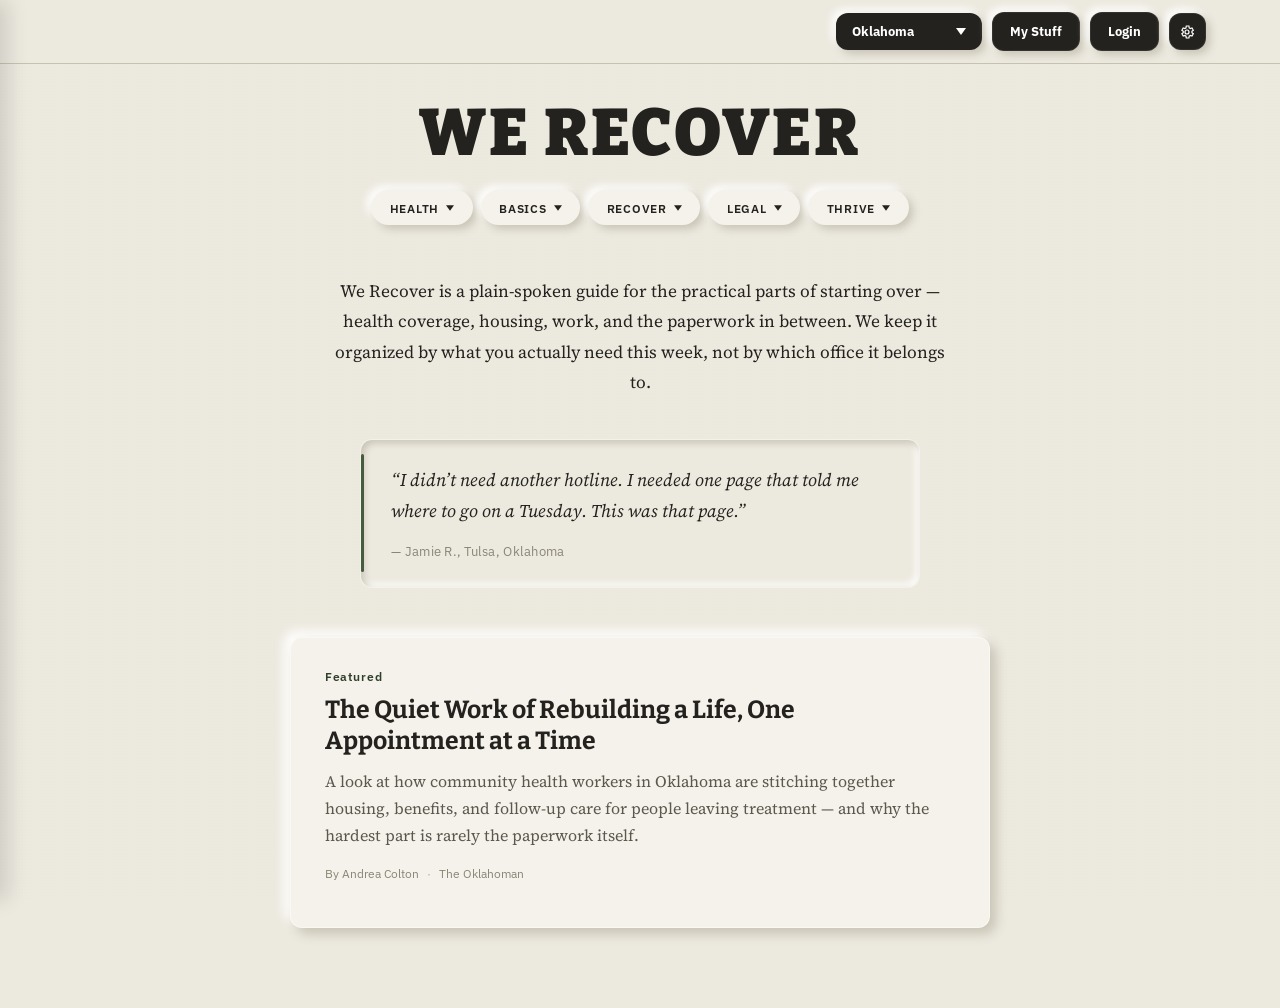
==== index.html @ 69936bc6 "fix index file name" ====
<!DOCTYPE html>
<html lang="en">
<head>
<meta charset="UTF-8">
<title>We Recover</title>
<meta name="viewport" content="width=device-width, initial-scale=1, viewport-fit=cover">
<link rel="preconnect" href="https://fonts.googleapis.com">
<link rel="preconnect" href="https://fonts.gstatic.com" crossorigin>
<link href="https://fonts.googleapis.com/css2?family=Bitter:wght@500;700;900&family=Source+Serif+4:ital,wght@0,400;0,600;1,400;1,600&family=IBM+Plex+Sans:wght@400;500;600;700&display=swap" rel="stylesheet">
<link rel="stylesheet" href="style.css">
</head>
<body>

<div class="eink-flash" id="einkFlash"></div>

<header id="site-bar">
  <div class="bar-inner">

    <div class="bar-full" id="barFull">
      <select class="ink-select" id="stateSelect" aria-label="Select your state"></select>
      <button class="neo-btn ink-btn" data-page="mystuff">My Stuff</button>
      <button class="neo-btn ink-btn" data-page="login">Login</button>
      <button class="neo-btn ink-btn icon-btn" data-page="settings" aria-label="Settings">
        <svg class="icon-gear" viewBox="0 0 24 24" fill="none" stroke="currentColor" stroke-width="1.8">
          <circle cx="12" cy="12" r="3"/>
          <path d="M19.4 13a7.97 7.97 0 0 0 0-2l2.1-1.6-2-3.5-2.5 1a8.1 8.1 0 0 0-1.7-1L14.9 3h-4l-.4 2.9a8.1 8.1 0 0 0-1.7 1l-2.5-1-2 3.5L6.4 11a7.97 7.97 0 0 0 0 2l-2.1 1.6 2 3.5 2.5-1a8.1 8.1 0 0 0 1.7 1l.4 2.9h4l.4-2.9a8.1 8.1 0 0 0 1.7-1l2.5 1 2-3.5-2.1-1.6Z"/>
        </svg>
      </button>
    </div>

    <div class="bar-compact" id="barCompact">
      <button class="burger" id="burgerBtn" aria-label="Open menu" aria-expanded="false">
        <span></span><span></span><span></span>
      </button>
      <div class="compact-title">WE RECOVER</div>
      <div class="compact-right">
        <button class="neo-btn ink-btn small" data-page="login">Login</button>
        <button class="neo-btn ink-btn icon-btn small" data-page="settings" aria-label="Settings">
          <svg class="icon-gear" viewBox="0 0 24 24" fill="none" stroke="currentColor" stroke-width="1.8">
            <circle cx="12" cy="12" r="3"/>
            <path d="M19.4 13a7.97 7.97 0 0 0 0-2l2.1-1.6-2-3.5-2.5 1a8.1 8.1 0 0 0-1.7-1L14.9 3h-4l-.4 2.9a8.1 8.1 0 0 0-1.7 1l-2.5-1-2 3.5L6.4 11a7.97 7.97 0 0 0 0 2l-2.1 1.6 2 3.5 2.5-1a8.1 8.1 0 0 0 1.7 1l.4 2.9h4l.4-2.9a8.1 8.1 0 0 0 1.7-1l2.5 1 2-3.5-2.1-1.6Z"/>
          </svg>
        </button>
      </div>
    </div>

  </div>
</header>

<div id="bar-spacer"></div>

<div class="overlay" id="overlay"></div>
<aside class="burger-panel" id="burgerPanel" aria-label="Site menu">
  <p class="bp-title">WE RECOVER</p>

  <div class="bp-section">
    <p class="bp-label">STATE</p>
    <div class="bp-select-row">
      <select class="ink-select" id="stateSelectMobile" aria-label="Select your state"></select>
    </div>
  </div>

  <div class="bp-section">
    <button class="neo-btn ink-btn bp-btn" data-page="mystuff">My Stuff</button>
  </div>

  <div class="bp-section" id="bpCategories">
    <p class="bp-label">BROWSE</p>
  </div>
</aside>

<section class="hero" id="hero">
  <div class="hero-inner">
    <h1 class="masthead">WE RECOVER</h1>
    <nav class="category-bar" id="categoryBar" aria-label="Categories"></nav>
  </div>
</section>

<main id="mainContent">

  <section class="welcome">
    <p>We Recover is a plain-spoken guide for the practical parts of starting over &mdash; health coverage, housing, work, and the paperwork in between. We keep it organized by what you actually need this week, not by which office it belongs to.</p>
  </section>

  <section class="testimonial neo-pressed">
    <p>&ldquo;I didn&rsquo;t need another hotline. I needed one page that told me where to go on a Tuesday. This was that page.&rdquo;</p>
    <cite>&mdash; Jamie R., Tulsa, Oklahoma</cite>
  </section>

  <section class="article-card neo-raised">
    <p class="article-eyebrow">Featured</p>
    <h2>The Quiet Work of Rebuilding a Life, One Appointment at a Time</h2>
    <p class="excerpt">A look at how community health workers in Oklahoma are stitching together housing, benefits, and follow-up care for people leaving treatment &mdash; and why the hardest part is rarely the paperwork itself.</p>
    <p class="article-meta">
      <span>By Andrea Colton</span>
      <span class="dot">&middot;</span>
      <span>The Oklahoman</span>
    </p>
  </section>

</main>

<div class="blank-page" id="blankPage" hidden>
  <h2 id="blankTitle">My Stuff</h2>
  <p>This page is still being built.</p>
  <button class="neo-btn neo-raised" id="blankBack">Back to We Recover</button>
</div>

<script src="script.js"></script>
</body>
</html>
---- style.css ----
/* ============ TOKENS ============ */
:root{
  --paper:        #ECE9DF;
  --paper-raised: #F4F2EA;
  --paper-shadow-lo: #FFFFFF;
  --paper-shadow-hi: #C8C4B5;
  --ink:          #23221E;
  --ink-soft:     #5B584E;
  --ink-faint:    #8A8677;
  --rule:         #C7C2B0;
  --rule-strong:  #A9A38D;
  --accent:       #465C3F;
  --accent-deep:  #303F2B;

  --font-display: 'Bitter', Georgia, 'Times New Roman', serif;
  --font-body:    'Source Serif 4', Georgia, serif;
  --font-ui:      'IBM Plex Sans', system-ui, -apple-system, sans-serif;

  --radius: 12px;
  --bar-h: 64px; /* fixed bar height — constant, never animated */

  color-scheme: light;
}

*,*::before,*::after{ box-sizing:border-box; }
html{ scroll-padding-top: calc(env(safe-area-inset-top,0px) + var(--bar-h) + 10px); }
body{
  margin:0;
  background: var(--paper);
  color: var(--ink);
  font-family: var(--font-body);
  -webkit-font-smoothing: antialiased;
  padding-bottom: env(safe-area-inset-bottom,0px);
  overflow-x: hidden;
}

body::before{
  content:"";
  position: fixed; inset:0;
  pointer-events:none;
  z-index: 0;
  opacity: .5;
  background-image: radial-gradient(rgba(0,0,0,.018) 1px, transparent 1px);
  background-size: 3px 3px;
}

a{ color: inherit; }
button{ font-family: inherit; }
:focus-visible{ outline: 2px solid var(--accent); outline-offset: 2px; }

/* ============ NEOMORPHIC PRIMITIVES ============ */
.neo-raised{
  background: var(--paper-raised);
  border-radius: var(--radius);
  box-shadow: 6px 6px 12px var(--paper-shadow-hi), -6px -6px 12px var(--paper-shadow-lo);
  border: 1px solid rgba(255,255,255,.5);
}
.neo-pressed{
  background: var(--paper);
  border-radius: var(--radius);
  box-shadow: inset 3px 3px 7px var(--paper-shadow-hi), inset -3px -3px 7px var(--paper-shadow-lo);
  border: 1px solid rgba(255,255,255,.35);
}

.neo-btn{
  font-family: var(--font-ui);
  font-size: .82rem;
  font-weight: 500;
  letter-spacing: .01em;
  color: var(--ink);
  padding: .6rem 1.05rem;
  border: none;
  border-radius: var(--radius);
  cursor: pointer;
  display:inline-flex;
  align-items:center;
  gap:.4rem;
  white-space:nowrap;
  background: var(--paper-raised);
  box-shadow: 4px 4px 9px var(--paper-shadow-hi), -4px -4px 9px var(--paper-shadow-lo);
  transition: box-shadow .15s ease, background .15s ease;
}
.neo-btn:active{
  box-shadow: inset 3px 3px 7px var(--paper-shadow-hi), inset -3px -3px 7px var(--paper-shadow-lo);
}
.neo-btn.icon-btn{ padding:.6rem; }
.neo-btn.small{ padding:.46rem .68rem; font-size:.76rem; }

/* four primary controls: state select, My Stuff, Login, Settings gear */
.ink-btn, select.ink-select{
  background: var(--ink);
  color: #fff;
  font-weight: 700;
  box-shadow: 4px 4px 9px var(--paper-shadow-hi), -4px -4px 9px var(--paper-shadow-lo);
  border: 1px solid rgba(255,255,255,.08);
}
.ink-btn:hover, select.ink-select:hover{ background: var(--accent-deep); }
.ink-btn:active{
  background: var(--ink);
  box-shadow: inset 3px 3px 7px rgba(0,0,0,.5), inset -3px -3px 7px rgba(255,255,255,.05);
}

select.neo-select, select.ink-select{
  font-family: var(--font-ui);
  font-size: .82rem;
  padding: .6rem 2.1rem .6rem 1rem;
  border: none;
  border-radius: var(--radius);
  cursor: pointer;
  appearance:none;
  -webkit-appearance:none;
  background-repeat: no-repeat;
  background-position: right 1rem center;
}
select.ink-select{
  background-image: url("data:image/svg+xml;utf8,<svg xmlns='http://www.w3.org/2000/svg' width='10' height='7'><path d='M0 0L5 7L10 0Z' fill='%23FFFFFF'/></svg>");
}

.icon-gear{ width:16px; height:16px; display:block; }

/* ============ FIXED BAR (constant height, contents swap — nothing ever resizes) ============ */
#bar-spacer{ height: var(--bar-h); }

header#site-bar{
  position: fixed;
  top: 0; left: 0; right: 0;
  z-index: 80;
  height: var(--bar-h);
  background: var(--paper);
  border-bottom: 1px solid var(--rule);
  display:flex;
  align-items:center;
}
.bar-inner{
  max-width: 1180px;
  width:100%;
  margin: 0 auto;
  padding: 0 1.5rem;
}

.bar-full{
  display:flex;
  justify-content:flex-end;
  align-items:center;
  gap:.6rem;
}
.bar-compact{
  display:none;
  align-items:center;
  justify-content: space-between;
  position: relative;
}
.compact-title{
  position:absolute; left:50%; top:50%;
  transform: translate(-50%,-50%);
  font-family: var(--font-display);
  font-weight: 800;
  letter-spacing: .05em;
  font-size: 1.1rem;
  white-space:nowrap;
}
.compact-right{ display:flex; gap:.5rem; align-items:center; margin-left:auto; }

header#site-bar.scrolled .bar-full{ display:none; }
header#site-bar.scrolled .bar-compact{ display:flex; }

.burger{
  width: 42px; height: 42px;
  border:none;
  display:flex; flex-direction:column; align-items:center; justify-content:center; gap:5px;
  cursor:pointer;
  background: var(--paper-raised);
  border-radius: var(--radius);
  box-shadow: 4px 4px 9px var(--paper-shadow-hi), -4px -4px 9px var(--paper-shadow-lo);
}
.burger span{ width:18px; height:2px; background: var(--ink); display:block; transition: transform .2s ease, opacity .2s ease; }
.burger.open span:nth-child(1){ transform: translateY(7px) rotate(45deg); }
.burger.open span:nth-child(2){ opacity:0; }
.burger.open span:nth-child(3){ transform: translateY(-7px) rotate(-45deg); }

/* ============ HERO (normal flow — scrolls away under the fixed bar, no JS involved) ============ */
.hero{ text-align:center; padding: 1.8rem 1.5rem 0; }
.hero-inner{ max-width: 1180px; margin: 0 auto; }
h1.masthead{
  font-family: var(--font-display);
  font-weight: 900;
  letter-spacing: .04em;
  font-size: clamp(2.2rem, 6vw, 4.1rem);
  line-height: 1;
  margin: .5rem 0;
}
nav.category-bar{
  display:flex;
  justify-content:center;
  gap:.5rem;
  flex-wrap: wrap;
  padding: 1rem 0 1.6rem;
}
.cat-item{ position:relative; }
.cat-btn{
  font-family: var(--font-ui);
  font-weight: 600;
  font-size: .78rem;
  letter-spacing: .06em;
  color: var(--ink);
  background: var(--paper-raised);
  border:none;
  border-radius: 999px;
  padding: .58rem 1.15rem;
  display:inline-flex;
  align-items:center;
  gap:.45rem;
  cursor:pointer;
  box-shadow: 4px 4px 9px var(--paper-shadow-hi), -4px -4px 9px var(--paper-shadow-lo);
}
.cat-btn[aria-expanded="true"]{
  box-shadow: inset 2px 2px 5px var(--paper-shadow-hi), inset -2px -2px 5px var(--paper-shadow-lo);
  color: var(--accent-deep);
}
.cat-chevron{ width:8px; height:6px; transition: transform .15s ease; }
.cat-btn[aria-expanded="true"] .cat-chevron{ transform: rotate(180deg); }
.cat-panel{
  position:absolute;
  top: calc(100% + 10px);
  left:50%;
  transform: translateX(-50%);
  min-width: 190px;
  padding: .55rem;
  display:none;
  z-index: 5;
}
.cat-panel.open{ display:block; }
.cat-panel button{
  display:block; width:100%; text-align:left;
  background:none; border:none;
  font-family: var(--font-ui); font-size: .85rem; color: var(--ink-soft);
  padding: .55rem .6rem; border-radius: 8px; cursor:pointer;
}
.cat-panel button:hover{ background: var(--paper); color: var(--ink); }

/* ============ BURGER PANEL ============ */
.overlay{
  position:fixed; inset:0;
  background: rgba(35,34,30,.25);
  z-index: 120;
  opacity:0; pointer-events:none;
  transition: opacity .25s ease;
}
.overlay.open{ opacity:1; pointer-events:auto; }

.burger-panel{
  position:fixed; top:0; left:0; bottom:0;
  width: min(300px, 82vw);
  background: var(--paper);
  z-index: 130;
  transform: translateX(-100%);
  transition: transform .28s ease;
  padding: calc(env(safe-area-inset-top,0px) + 1.4rem) 1.3rem 1.4rem;
  overflow-y:auto;
  box-shadow: 8px 0 20px rgba(0,0,0,.12);
}
.burger-panel.open{ transform: translateX(0); }
.bp-title{ font-family: var(--font-display); font-weight: 800; font-size: 1.1rem; letter-spacing: .04em; margin: 0 0 1.1rem; }
.bp-section{ margin-bottom: 1.4rem; }
.bp-label{ font-family: var(--font-ui); font-size:.68rem; font-weight:600; letter-spacing:.08em; color: var(--ink-faint); margin: 0 0 .55rem; }
.bp-select-row select{ width:100%; }
.bp-btn{ width:100%; justify-content: space-between; margin-bottom:.55rem; }
.bp-cat{ margin-bottom: .4rem; }
.bp-cat > button{
  width:100%; display:flex; justify-content:space-between; align-items:center;
  background:none; border:none;
  font-family: var(--font-ui); font-weight:600; font-size:.85rem; letter-spacing:.05em; color: var(--ink);
  padding: .65rem .2rem; cursor:pointer; border-bottom: 1px solid var(--rule);
}
.bp-sub{ max-height:0; overflow:hidden; transition: max-height .22s ease; }
.bp-cat.open .bp-sub{ max-height: 220px; }
.bp-sub button{
  display:block; width:100%; text-align:left; background:none; border:none;
  font-family: var(--font-ui); font-size:.82rem; color: var(--ink-soft);
  padding: .5rem .3rem .5rem .6rem; cursor:pointer;
}
.bp-sub button:hover{ color: var(--accent-deep); }

/* ============ MAIN CONTENT ============ */
main{ position:relative; z-index:1; max-width: 1180px; margin: 0 auto; padding: 1.6rem 1.5rem 5rem; }
.welcome{ max-width: 620px; margin: 0 auto 2.6rem; text-align:center; }
.welcome p{ font-size: 1.08rem; line-height: 1.75; color: var(--ink); margin:0; }

.testimonial{ max-width: 560px; margin: 0 auto 3.1rem; padding: 1.6rem 1.9rem; position:relative; }
.testimonial::before{ content:""; position:absolute; left:0; top:10%; bottom:10%; width:3px; background: var(--accent); border-radius:2px; }
.testimonial p{ font-style: italic; font-size: 1.12rem; line-height:1.7; margin:0 0 .8rem; color: var(--ink); }
.testimonial cite{ font-style:normal; font-family: var(--font-ui); font-size:.8rem; color: var(--ink-faint); letter-spacing:.02em; }

.article-card{ max-width: 700px; margin: 0 auto; padding: 1.9rem 2.1rem 2.1rem; }
.article-eyebrow{ font-family: var(--font-ui); font-size:.72rem; font-weight:600; letter-spacing:.08em; color: var(--accent-deep); margin:0 0 .7rem; }
.article-card h2{ font-family: var(--font-display); font-weight:700; font-size: 1.55rem; line-height:1.25; margin: 0 0 .7rem; }
.article-card p.excerpt{ font-size: 1rem; line-height:1.7; color: var(--ink-soft); margin: 0 0 1rem; }
.article-meta{ font-family: var(--font-ui); font-size:.78rem; color: var(--ink-faint); display:flex; gap:.5rem; flex-wrap:wrap; }
.article-meta .dot{ opacity:.6; }

/* ============ BLANK / PLACEHOLDER PAGE ============ */
.blank-page{ position:relative; z-index:1; max-width: 640px; margin: 3rem auto 6rem; padding: 2.4rem 2rem; text-align:center; }
.blank-page h2{ font-family: var(--font-display); font-weight:800; font-size: 1.8rem; margin: 0 0 .6rem; }
.blank-page p{ color: var(--ink-soft); margin: 0 0 1.4rem; }

/* ============ E-INK REFRESH FLASH ============ */
.eink-flash{ position:fixed; inset:0; background: var(--ink); z-index: 200; opacity:0; pointer-events:none; }
.eink-flash.flashing{ animation: einkflash .38s ease; }
@keyframes einkflash{ 0%{ opacity:0; } 35%{ opacity:.85; } 100%{ opacity:0; } }

@media (prefers-reduced-motion: reduce){
  *{ transition-duration:.001ms !important; animation-duration:.001ms !important; }
}

body.nav-collapsed .hero{ display:none; }

@media (max-width: 640px){
  header#site-bar .bar-full{ display:none !important; }
  header#site-bar .bar-compact{ display:flex !important; }
  /* The line hiding the hero on mobile was removed here */
}
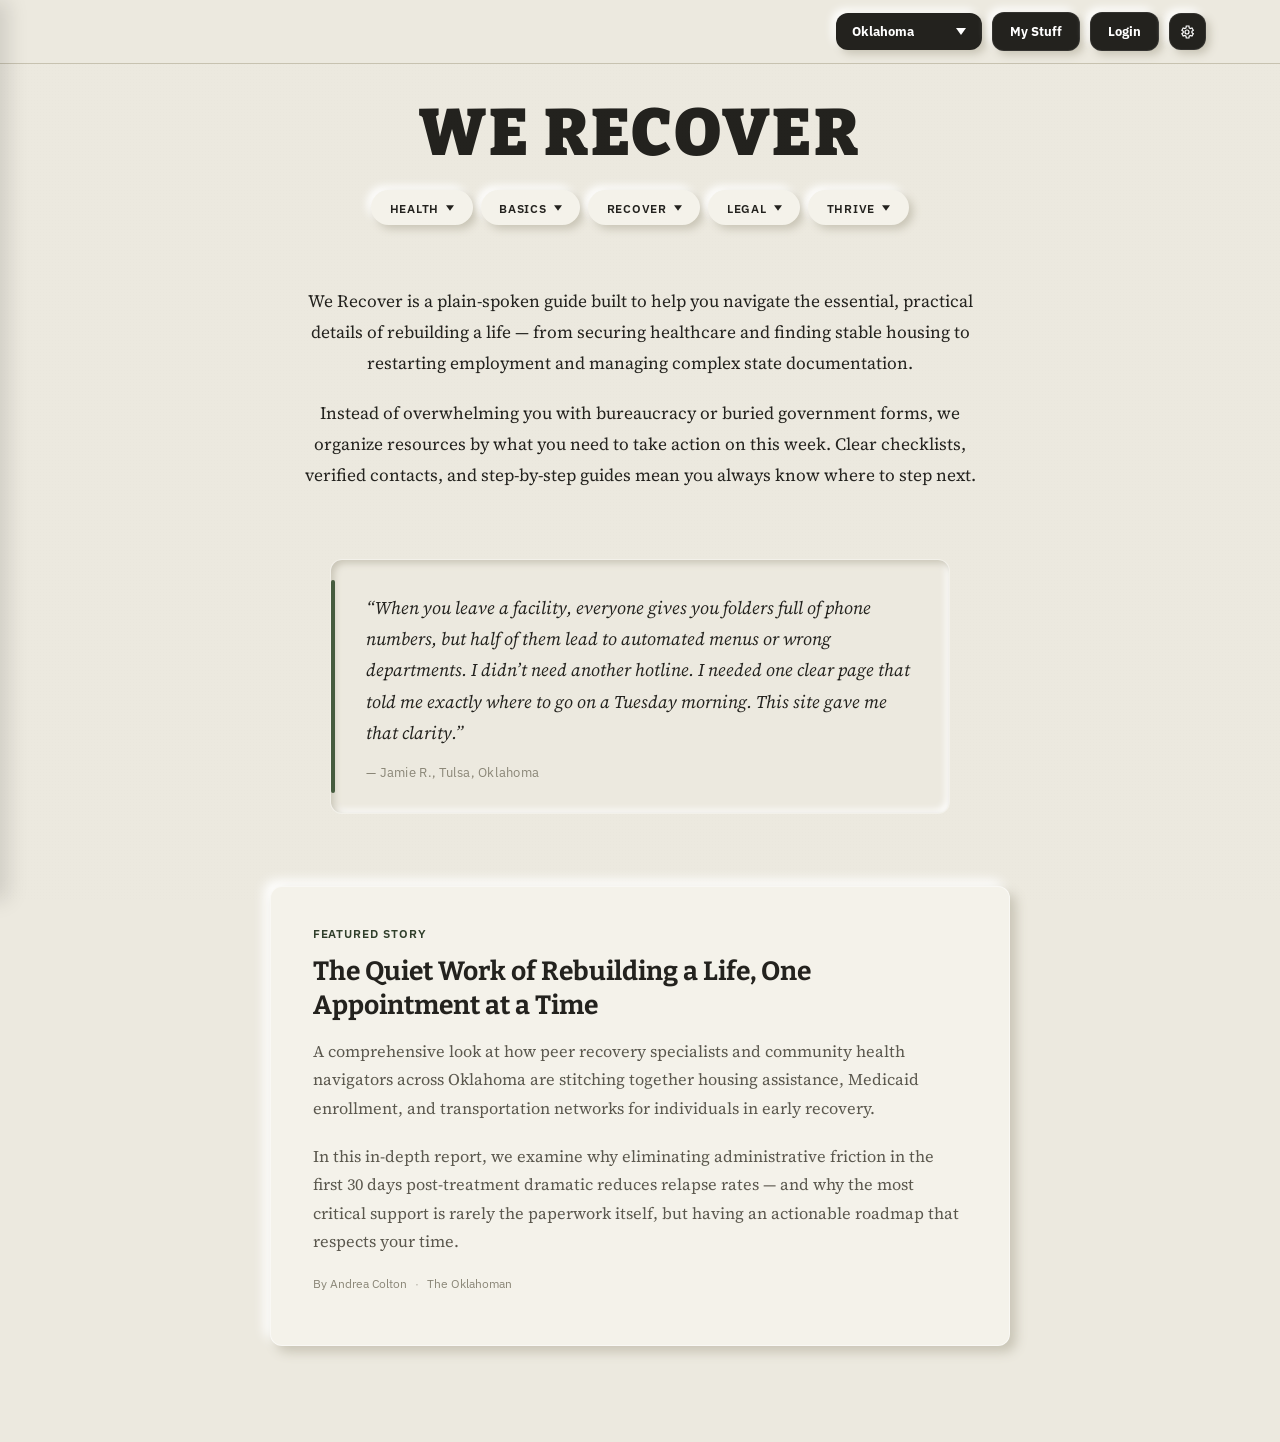
==== commit af0b9133: "fix scrolling issues" ====
--- a/index.html
+++ b/index.html
@@ -16,6 +16,7 @@
 <header id="site-bar">
   <div class="bar-inner">
 
+    <!-- Unscrolled top bar -->
     <div class="bar-full" id="barFull">
       <select class="ink-select" id="stateSelect" aria-label="Select your state"></select>
       <button class="neo-btn ink-btn" data-page="mystuff">My Stuff</button>
@@ -28,20 +29,12 @@
       </button>
     </div>
 
+    <!-- Scrolled top bar: burger menu + compact title -->
     <div class="bar-compact" id="barCompact">
       <button class="burger" id="burgerBtn" aria-label="Open menu" aria-expanded="false">
         <span></span><span></span><span></span>
       </button>
       <div class="compact-title">WE RECOVER</div>
-      <div class="compact-right">
-        <button class="neo-btn ink-btn small" data-page="login">Login</button>
-        <button class="neo-btn ink-btn icon-btn small" data-page="settings" aria-label="Settings">
-          <svg class="icon-gear" viewBox="0 0 24 24" fill="none" stroke="currentColor" stroke-width="1.8">
-            <circle cx="12" cy="12" r="3"/>
-            <path d="M19.4 13a7.97 7.97 0 0 0 0-2l2.1-1.6-2-3.5-2.5 1a8.1 8.1 0 0 0-1.7-1L14.9 3h-4l-.4 2.9a8.1 8.1 0 0 0-1.7 1l-2.5-1-2 3.5L6.4 11a7.97 7.97 0 0 0 0 2l-2.1 1.6 2 3.5 2.5-1a8.1 8.1 0 0 0 1.7 1l.4 2.9h4l.4-2.9a8.1 8.1 0 0 0 1.7-1l2.5 1 2-3.5-2.1-1.6Z"/>
-          </svg>
-        </button>
-      </div>
     </div>
 
   </div>
@@ -54,18 +47,27 @@
   <p class="bp-title">WE RECOVER</p>
 
   <div class="bp-section">
-    <p class="bp-label">STATE</p>
+    <p class="bp-label">LOCATION</p>
     <div class="bp-select-row">
       <select class="ink-select" id="stateSelectMobile" aria-label="Select your state"></select>
     </div>
   </div>
 
   <div class="bp-section">
-    <button class="neo-btn ink-btn bp-btn" data-page="mystuff">My Stuff</button>
+    <p class="bp-label">ACCOUNT & NAVIGATION</p>
+    <button class="neo-btn ink-btn bp-btn" data-page="mystuff">My Stuff <span>&rarr;</span></button>
+    <button class="neo-btn ink-btn bp-btn" data-page="login">Login <span>&rarr;</span></button>
+    <button class="neo-btn ink-btn bp-btn" data-page="settings">
+      <span>Settings</span>
+      <svg class="icon-gear" viewBox="0 0 24 24" fill="none" stroke="currentColor" stroke-width="1.8">
+        <circle cx="12" cy="12" r="3"/>
+        <path d="M19.4 13a7.97 7.97 0 0 0 0-2l2.1-1.6-2-3.5-2.5 1a8.1 8.1 0 0 0-1.7-1L14.9 3h-4l-.4 2.9a8.1 8.1 0 0 0-1.7 1l-2.5-1-2 3.5L6.4 11a7.97 7.97 0 0 0 0 2l-2.1 1.6 2 3.5 2.5-1a8.1 8.1 0 0 0 1.7 1l.4 2.9h4l.4-2.9a8.1 8.1 0 0 0 1.7-1l2.5 1 2-3.5-2.1-1.6Z"/>
+      </svg>
+    </button>
   </div>
 
   <div class="bp-section" id="bpCategories">
-    <p class="bp-label">BROWSE</p>
+    <p class="bp-label">CATEGORIES</p>
   </div>
 </aside>
 
@@ -79,18 +81,20 @@
 <main id="mainContent">
 
   <section class="welcome">
-    <p>We Recover is a plain-spoken guide for the practical parts of starting over &mdash; health coverage, housing, work, and the paperwork in between. We keep it organized by what you actually need this week, not by which office it belongs to.</p>
+    <p>We Recover is a plain-spoken guide built to help you navigate the essential, practical details of rebuilding a life &mdash; from securing healthcare and finding stable housing to restarting employment and managing complex state documentation.</p>
+    <p>Instead of overwhelming you with bureaucracy or buried government forms, we organize resources by what you need to take action on this week. Clear checklists, verified contacts, and step-by-step guides mean you always know where to step next.</p>
   </section>
 
   <section class="testimonial neo-pressed">
-    <p>&ldquo;I didn&rsquo;t need another hotline. I needed one page that told me where to go on a Tuesday. This was that page.&rdquo;</p>
+    <p>&ldquo;When you leave a facility, everyone gives you folders full of phone numbers, but half of them lead to automated menus or wrong departments. I didn&rsquo;t need another hotline. I needed one clear page that told me exactly where to go on a Tuesday morning. This site gave me that clarity.&rdquo;</p>
     <cite>&mdash; Jamie R., Tulsa, Oklahoma</cite>
   </section>
 
   <section class="article-card neo-raised">
-    <p class="article-eyebrow">Featured</p>
+    <p class="article-eyebrow">Featured Story</p>
     <h2>The Quiet Work of Rebuilding a Life, One Appointment at a Time</h2>
-    <p class="excerpt">A look at how community health workers in Oklahoma are stitching together housing, benefits, and follow-up care for people leaving treatment &mdash; and why the hardest part is rarely the paperwork itself.</p>
+    <p class="excerpt">A comprehensive look at how peer recovery specialists and community health navigators across Oklahoma are stitching together housing assistance, Medicaid enrollment, and transportation networks for individuals in early recovery.</p>
+    <p class="excerpt">In this in-depth report, we examine why eliminating administrative friction in the first 30 days post-treatment dramatic reduces relapse rates &mdash; and why the most critical support is rarely the paperwork itself, but having an actionable roadmap that respects your time.</p>
     <p class="article-meta">
       <span>By Andrea Colton</span>
       <span class="dot">&middot;</span>
@@ -102,7 +106,7 @@
 
 <div class="blank-page" id="blankPage" hidden>
   <h2 id="blankTitle">My Stuff</h2>
-  <p>This page is still being built.</p>
+  <p>This page is currently being prepared.</p>
   <button class="neo-btn neo-raised" id="blankBack">Back to We Recover</button>
 </div>
 
--- a/style.css
+++ b/style.css
@@ -17,7 +17,7 @@
   --font-ui:      'IBM Plex Sans', system-ui, -apple-system, sans-serif;
 
   --radius: 12px;
-  --bar-h: 64px; /* fixed bar height — constant, never animated */
+  --bar-h: 64px;
 
   color-scheme: light;
 }
@@ -86,7 +86,6 @@
 .neo-btn.icon-btn{ padding:.6rem; }
 .neo-btn.small{ padding:.46rem .68rem; font-size:.76rem; }
 
-/* four primary controls: state select, My Stuff, Login, Settings gear */
 .ink-btn, select.ink-select{
   background: var(--ink);
   color: #fff;
@@ -118,7 +117,7 @@
 
 .icon-gear{ width:16px; height:16px; display:block; }
 
-/* ============ FIXED BAR (constant height, contents swap — nothing ever resizes) ============ */
+/* ============ FIXED BAR ============ */
 #bar-spacer{ height: var(--bar-h); }
 
 header#site-bar{
@@ -143,12 +142,14 @@
   justify-content:flex-end;
   align-items:center;
   gap:.6rem;
+  transition: opacity .2s ease;
 }
 .bar-compact{
   display:none;
   align-items:center;
   justify-content: space-between;
   position: relative;
+  transition: opacity .2s ease;
 }
 .compact-title{
   position:absolute; left:50%; top:50%;
@@ -159,7 +160,6 @@
   font-size: 1.1rem;
   white-space:nowrap;
 }
-.compact-right{ display:flex; gap:.5rem; align-items:center; margin-left:auto; }
 
 header#site-bar.scrolled .bar-full{ display:none; }
 header#site-bar.scrolled .bar-compact{ display:flex; }
@@ -178,8 +178,12 @@
 .burger.open span:nth-child(2){ opacity:0; }
 .burger.open span:nth-child(3){ transform: translateY(-7px) rotate(-45deg); }
 
-/* ============ HERO (normal flow — scrolls away under the fixed bar, no JS involved) ============ */
-.hero{ text-align:center; padding: 1.8rem 1.5rem 0; }
+/* ============ HERO ============ */
+.hero{
+  text-align:center;
+  padding: 1.8rem 1.5rem 0;
+  transition: opacity .25s ease, transform .25s ease;
+}
 .hero-inner{ max-width: 1180px; margin: 0 auto; }
 h1.masthead{
   font-family: var(--font-display);
@@ -250,7 +254,7 @@
 
 .burger-panel{
   position:fixed; top:0; left:0; bottom:0;
-  width: min(300px, 82vw);
+  width: min(320px, 85vw);
   background: var(--paper);
   z-index: 130;
   transform: translateX(-100%);
@@ -260,11 +264,11 @@
   box-shadow: 8px 0 20px rgba(0,0,0,.12);
 }
 .burger-panel.open{ transform: translateX(0); }
-.bp-title{ font-family: var(--font-display); font-weight: 800; font-size: 1.1rem; letter-spacing: .04em; margin: 0 0 1.1rem; }
-.bp-section{ margin-bottom: 1.4rem; }
-.bp-label{ font-family: var(--font-ui); font-size:.68rem; font-weight:600; letter-spacing:.08em; color: var(--ink-faint); margin: 0 0 .55rem; }
+.bp-title{ font-family: var(--font-display); font-weight: 800; font-size: 1.1rem; letter-spacing: .04em; margin: 0 0 1.2rem; }
+.bp-section{ margin-bottom: 1.6rem; }
+.bp-label{ font-family: var(--font-ui); font-size:.68rem; font-weight:600; letter-spacing:.08em; color: var(--ink-faint); margin: 0 0 .6rem; }
 .bp-select-row select{ width:100%; }
-.bp-btn{ width:100%; justify-content: space-between; margin-bottom:.55rem; }
+.bp-btn{ width:100%; justify-content: space-between; margin-bottom:.6rem; }
 .bp-cat{ margin-bottom: .4rem; }
 .bp-cat > button{
   width:100%; display:flex; justify-content:space-between; align-items:center;
@@ -281,29 +285,31 @@
 }
 .bp-sub button:hover{ color: var(--accent-deep); }
 
-/* ============ MAIN CONTENT ============ */
-main{ position:relative; z-index:1; max-width: 1180px; margin: 0 auto; padding: 1.6rem 1.5rem 5rem; }
-.welcome{ max-width: 620px; margin: 0 auto 2.6rem; text-align:center; }
-.welcome p{ font-size: 1.08rem; line-height: 1.75; color: var(--ink); margin:0; }
-
-.testimonial{ max-width: 560px; margin: 0 auto 3.1rem; padding: 1.6rem 1.9rem; position:relative; }
-.testimonial::before{ content:""; position:absolute; left:0; top:10%; bottom:10%; width:3px; background: var(--accent); border-radius:2px; }
-.testimonial p{ font-style: italic; font-size: 1.12rem; line-height:1.7; margin:0 0 .8rem; color: var(--ink); }
-.testimonial cite{ font-style:normal; font-family: var(--font-ui); font-size:.8rem; color: var(--ink-faint); letter-spacing:.02em; }
-
-.article-card{ max-width: 700px; margin: 0 auto; padding: 1.9rem 2.1rem 2.1rem; }
-.article-eyebrow{ font-family: var(--font-ui); font-size:.72rem; font-weight:600; letter-spacing:.08em; color: var(--accent-deep); margin:0 0 .7rem; }
-.article-card h2{ font-family: var(--font-display); font-weight:700; font-size: 1.55rem; line-height:1.25; margin: 0 0 .7rem; }
-.article-card p.excerpt{ font-size: 1rem; line-height:1.7; color: var(--ink-soft); margin: 0 0 1rem; }
+/* ============ MAIN CONTENT & EXPANDED SPACING ============ */
+main{ position:relative; z-index:1; max-width: 1180px; margin: 0 auto; padding: 2.2rem 1.5rem 6rem; }
+
+.welcome{ max-width: 680px; margin: 0 auto 4.2rem; text-align:center; }
+.welcome p{ font-size: 1.08rem; line-height: 1.8; color: var(--ink); margin:0 0 1.2rem; }
+.welcome p:last-child{ margin-bottom:0; }
+
+.testimonial{ max-width: 620px; margin: 0 auto 4.5rem; padding: 2rem 2.2rem; position:relative; }
+.testimonial::before{ content:""; position:absolute; left:0; top:8%; bottom:8%; width:4px; background: var(--accent); border-radius:2px; }
+.testimonial p{ font-style: italic; font-size: 1.12rem; line-height:1.75; margin:0 0 1rem; color: var(--ink); }
+.testimonial cite{ font-style:normal; font-family: var(--font-ui); font-size:.82rem; color: var(--ink-faint); letter-spacing:.02em; display:block; }
+
+.article-card{ max-width: 740px; margin: 0 auto; padding: 2.4rem 2.6rem 2.6rem; }
+.article-eyebrow{ font-family: var(--font-ui); font-size:.72rem; font-weight:600; letter-spacing:.08em; color: var(--accent-deep); margin:0 0 .8rem; text-transform:uppercase; }
+.article-card h2{ font-family: var(--font-display); font-weight:700; font-size: 1.65rem; line-height:1.3; margin: 0 0 .9rem; }
+.article-card p.excerpt{ font-size: 1.02rem; line-height:1.75; color: var(--ink-soft); margin: 0 0 1.2rem; }
 .article-meta{ font-family: var(--font-ui); font-size:.78rem; color: var(--ink-faint); display:flex; gap:.5rem; flex-wrap:wrap; }
 .article-meta .dot{ opacity:.6; }
 
-/* ============ BLANK / PLACEHOLDER PAGE ============ */
+/* ============ BLANK PAGE ============ */
 .blank-page{ position:relative; z-index:1; max-width: 640px; margin: 3rem auto 6rem; padding: 2.4rem 2rem; text-align:center; }
 .blank-page h2{ font-family: var(--font-display); font-weight:800; font-size: 1.8rem; margin: 0 0 .6rem; }
 .blank-page p{ color: var(--ink-soft); margin: 0 0 1.4rem; }
 
-/* ============ E-INK REFRESH FLASH ============ */
+/* ============ E-INK FLASH ============ */
 .eink-flash{ position:fixed; inset:0; background: var(--ink); z-index: 200; opacity:0; pointer-events:none; }
 .eink-flash.flashing{ animation: einkflash .38s ease; }
 @keyframes einkflash{ 0%{ opacity:0; } 35%{ opacity:.85; } 100%{ opacity:0; } }
@@ -312,10 +318,24 @@
   *{ transition-duration:.001ms !important; animation-duration:.001ms !important; }
 }
 
-body.nav-collapsed .hero{ display:none; }
+body.nav-collapsed .hero{
+  opacity: 0;
+  pointer-events: none;
+  transform: translateY(-8px);
+}
 
 @media (max-width: 640px){
-  header#site-bar .bar-full{ display:none !important; }
-  header#site-bar .bar-compact{ display:flex !important; }
-  /* The line hiding the hero on mobile was removed here */
+  .bar-full{
+    justify-content: center;
+    gap: .4rem;
+  }
+  .bar-full select.ink-select{
+    padding-left: .6rem;
+    padding-right: 1.6rem;
+    font-size: .75rem;
+  }
+  .bar-full .neo-btn{
+    padding: .48rem .65rem;
+    font-size: .75rem;
+  }
 }
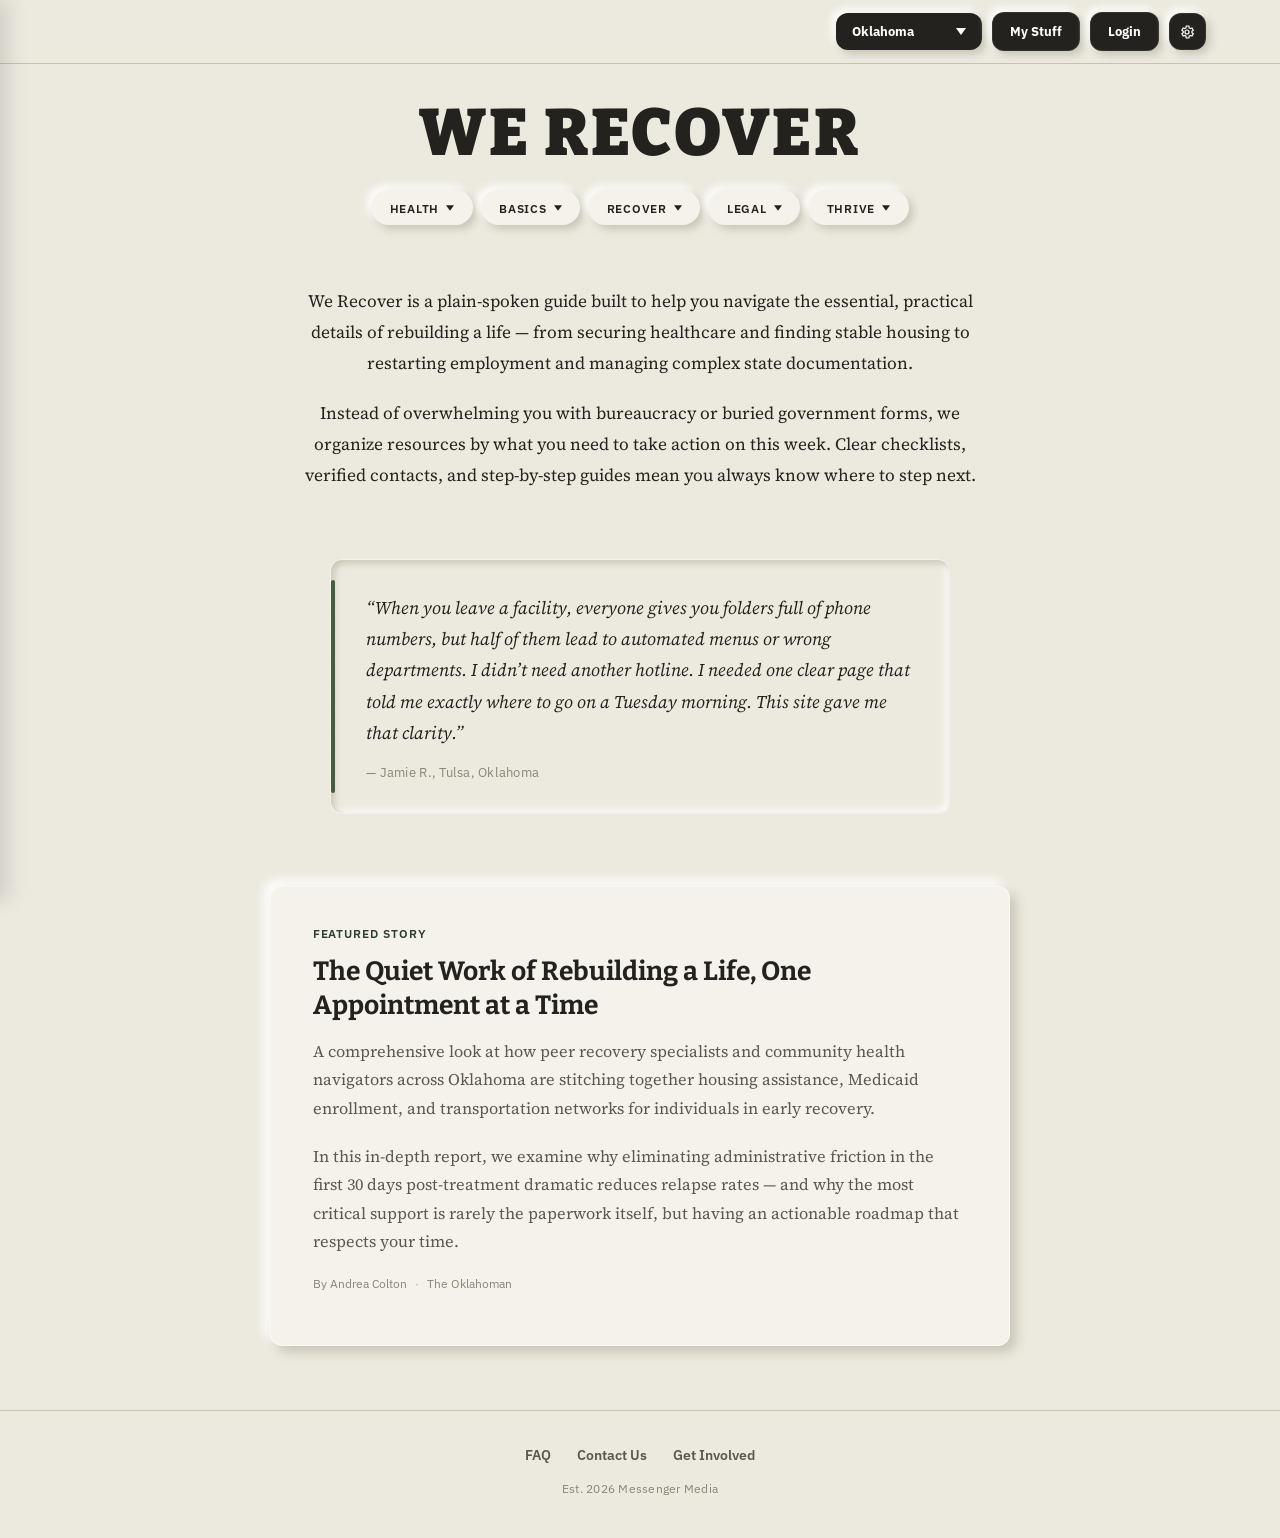
==== commit ef706958: "Minor changes" ====
--- a/index.html
+++ b/index.html
@@ -19,9 +19,9 @@
     <!-- Unscrolled top bar -->
     <div class="bar-full" id="barFull">
       <select class="ink-select" id="stateSelect" aria-label="Select your state"></select>
-      <button class="neo-btn ink-btn" data-page="mystuff">My Stuff</button>
-      <button class="neo-btn ink-btn" data-page="login">Login</button>
-      <button class="neo-btn ink-btn icon-btn" data-page="settings" aria-label="Settings">
+      <button class="neo-btn ink-btn" data-page="My Stuff">My Stuff</button>
+      <button class="neo-btn ink-btn" data-page="Login">Login</button>
+      <button class="neo-btn ink-btn icon-btn" data-page="Settings" aria-label="Settings">
         <svg class="icon-gear" viewBox="0 0 24 24" fill="none" stroke="currentColor" stroke-width="1.8">
           <circle cx="12" cy="12" r="3"/>
           <path d="M19.4 13a7.97 7.97 0 0 0 0-2l2.1-1.6-2-3.5-2.5 1a8.1 8.1 0 0 0-1.7-1L14.9 3h-4l-.4 2.9a8.1 8.1 0 0 0-1.7 1l-2.5-1-2 3.5L6.4 11a7.97 7.97 0 0 0 0 2l-2.1 1.6 2 3.5 2.5-1a8.1 8.1 0 0 0 1.7 1l.4 2.9h4l.4-2.9a8.1 8.1 0 0 0 1.7-1l2.5 1 2-3.5-2.1-1.6Z"/>
@@ -55,9 +55,9 @@
 
   <div class="bp-section">
     <p class="bp-label">ACCOUNT & NAVIGATION</p>
-    <button class="neo-btn ink-btn bp-btn" data-page="mystuff">My Stuff <span>&rarr;</span></button>
-    <button class="neo-btn ink-btn bp-btn" data-page="login">Login <span>&rarr;</span></button>
-    <button class="neo-btn ink-btn bp-btn" data-page="settings">
+    <button class="neo-btn ink-btn bp-btn" data-page="My Stuff">My Stuff <span>&rarr;</span></button>
+    <button class="neo-btn ink-btn bp-btn" data-page="Login">Login <span>&rarr;</span></button>
+    <button class="neo-btn ink-btn bp-btn" data-page="Settings">
       <span>Settings</span>
       <svg class="icon-gear" viewBox="0 0 24 24" fill="none" stroke="currentColor" stroke-width="1.8">
         <circle cx="12" cy="12" r="3"/>
@@ -104,11 +104,16 @@
 
 </main>
 
-<div class="blank-page" id="blankPage" hidden>
-  <h2 id="blankTitle">My Stuff</h2>
-  <p>This page is currently being prepared.</p>
-  <button class="neo-btn neo-raised" id="blankBack">Back to We Recover</button>
-</div>
+<footer class="site-footer">
+  <div class="footer-inner">
+    <nav class="footer-links" aria-label="Footer Navigation">
+      <a href="#" data-page="FAQ">FAQ</a>
+      <a href="#" data-page="Contact Us">Contact Us</a>
+      <a href="#" data-page="Get Involved">Get Involved</a>
+    </nav>
+    <p class="footer-credit">Est. 2026 Messenger Media</p>
+  </div>
+</footer>
 
 <script src="script.js"></script>
 </body>
--- a/style.css
+++ b/style.css
@@ -32,6 +32,9 @@
   -webkit-font-smoothing: antialiased;
   padding-bottom: env(safe-area-inset-bottom,0px);
   overflow-x: hidden;
+  display: flex;
+  flex-direction: column;
+  min-height: 100vh;
 }
 
 body::before{
@@ -163,6 +166,10 @@
 
 header#site-bar.scrolled .bar-full{ display:none; }
 header#site-bar.scrolled .bar-compact{ display:flex; }
+
+/* Minimal header state for blank.html */
+header#site-bar.minimal-bar .bar-full{ display:none !important; }
+header#site-bar.minimal-bar .bar-compact{ display:flex !important; }
 
 .burger{
   width: 42px; height: 42px;
@@ -286,7 +293,7 @@
 .bp-sub button:hover{ color: var(--accent-deep); }
 
 /* ============ MAIN CONTENT & EXPANDED SPACING ============ */
-main{ position:relative; z-index:1; max-width: 1180px; margin: 0 auto; padding: 2.2rem 1.5rem 6rem; }
+main{ position:relative; z-index:1; max-width: 1180px; margin: 0 auto; padding: 2.2rem 1.5rem 4rem; flex: 1; width: 100%; }
 
 .welcome{ max-width: 680px; margin: 0 auto 4.2rem; text-align:center; }
 .welcome p{ font-size: 1.08rem; line-height: 1.8; color: var(--ink); margin:0 0 1.2rem; }
@@ -305,9 +312,51 @@
 .article-meta .dot{ opacity:.6; }
 
 /* ============ BLANK PAGE ============ */
-.blank-page{ position:relative; z-index:1; max-width: 640px; margin: 3rem auto 6rem; padding: 2.4rem 2rem; text-align:center; }
+.blank-page{ position:relative; z-index:1; max-width: 640px; margin: 3rem auto 4rem; padding: 2.4rem 2rem; text-align:center; }
 .blank-page h2{ font-family: var(--font-display); font-weight:800; font-size: 1.8rem; margin: 0 0 .6rem; }
-.blank-page p{ color: var(--ink-soft); margin: 0 0 1.4rem; }
+.blank-page p{ color: var(--ink-soft); margin: 0 0 1.8rem; }
+
+/* ============ FOOTER ============ */
+footer.site-footer{
+  border-top: 1px solid var(--rule);
+  background: var(--paper);
+  padding: 2.2rem 1.5rem 2.6rem;
+  text-align: center;
+  font-family: var(--font-ui);
+  position: relative;
+  z-index: 10;
+  margin-top: auto;
+}
+.footer-inner{
+  max-width: 1180px;
+  margin: 0 auto;
+  display: flex;
+  flex-direction: column;
+  align-items: center;
+  gap: 1rem;
+}
+.footer-links{
+  display: flex;
+  gap: 1.6rem;
+  flex-wrap: wrap;
+  justify-content: center;
+}
+.footer-links a{
+  font-size: .85rem;
+  font-weight: 600;
+  color: var(--ink-soft);
+  text-decoration: none;
+  transition: color .15s ease;
+}
+.footer-links a:hover{
+  color: var(--accent-deep);
+}
+.footer-credit{
+  margin: 0;
+  font-size: .78rem;
+  color: var(--ink-faint);
+  letter-spacing: .02em;
+}
 
 /* ============ E-INK FLASH ============ */
 .eink-flash{ position:fixed; inset:0; background: var(--ink); z-index: 200; opacity:0; pointer-events:none; }
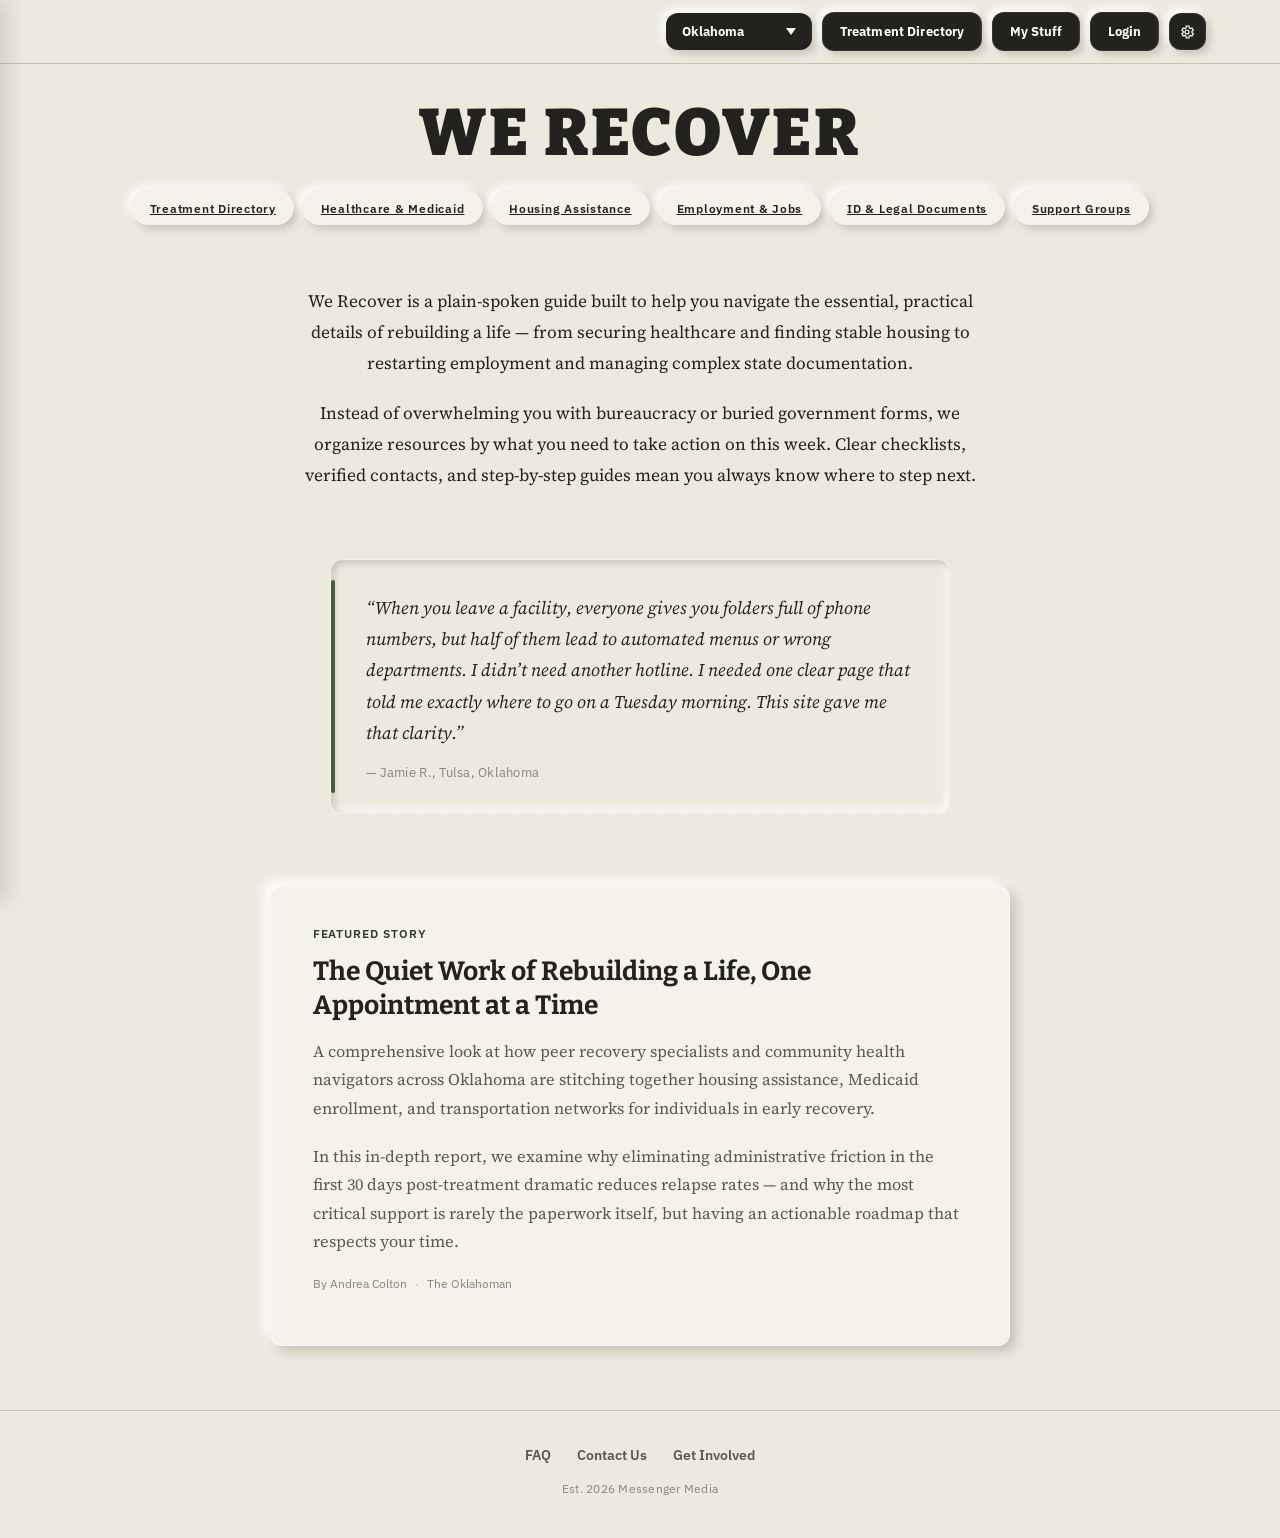
==== commit 67388f03: "Add Treatment Directory page, Handle category selection globally on every burger menu and index" ====
--- a/index.html
+++ b/index.html
@@ -19,14 +19,15 @@
     <!-- Unscrolled top bar -->
     <div class="bar-full" id="barFull">
       <select class="ink-select" id="stateSelect" aria-label="Select your state"></select>
-      <button class="neo-btn ink-btn" data-page="My Stuff">My Stuff</button>
-      <button class="neo-btn ink-btn" data-page="Login">Login</button>
-      <button class="neo-btn ink-btn icon-btn" data-page="Settings" aria-label="Settings">
+      <a href="treatment.html" class="neo-btn ink-btn" style="text-decoration:none;">Treatment Directory</a>
+      <a href="mystuff.html" class="neo-btn ink-btn" style="text-decoration:none;">My Stuff</a>
+      <a href="login.html" class="neo-btn ink-btn" style="text-decoration:none;">Login</a>
+      <a href="settings.html" class="neo-btn ink-btn icon-btn" aria-label="Settings">
         <svg class="icon-gear" viewBox="0 0 24 24" fill="none" stroke="currentColor" stroke-width="1.8">
           <circle cx="12" cy="12" r="3"/>
           <path d="M19.4 13a7.97 7.97 0 0 0 0-2l2.1-1.6-2-3.5-2.5 1a8.1 8.1 0 0 0-1.7-1L14.9 3h-4l-.4 2.9a8.1 8.1 0 0 0-1.7 1l-2.5-1-2 3.5L6.4 11a7.97 7.97 0 0 0 0 2l-2.1 1.6 2 3.5 2.5-1a8.1 8.1 0 0 0 1.7 1l.4 2.9h4l.4-2.9a8.1 8.1 0 0 0 1.7-1l2.5 1 2-3.5-2.1-1.6Z"/>
         </svg>
-      </button>
+      </a>
     </div>
 
     <!-- Scrolled top bar: burger menu + compact title -->
@@ -34,7 +35,7 @@
       <button class="burger" id="burgerBtn" aria-label="Open menu" aria-expanded="false">
         <span></span><span></span><span></span>
       </button>
-      <div class="compact-title">WE RECOVER</div>
+      <a href="index.html" class="compact-title" style="text-decoration:none;">WE RECOVER</a>
     </div>
 
   </div>
@@ -44,7 +45,7 @@
 
 <div class="overlay" id="overlay"></div>
 <aside class="burger-panel" id="burgerPanel" aria-label="Site menu">
-  <p class="bp-title">WE RECOVER</p>
+  <p class="bp-title"><a href="index.html" style="text-decoration:none; color:inherit;">WE RECOVER</a></p>
 
   <div class="bp-section">
     <p class="bp-label">LOCATION</p>
@@ -53,22 +54,11 @@
     </div>
   </div>
 
-  <div class="bp-section">
-    <p class="bp-label">ACCOUNT & NAVIGATION</p>
-    <button class="neo-btn ink-btn bp-btn" data-page="My Stuff">My Stuff <span>&rarr;</span></button>
-    <button class="neo-btn ink-btn bp-btn" data-page="Login">Login <span>&rarr;</span></button>
-    <button class="neo-btn ink-btn bp-btn" data-page="Settings">
-      <span>Settings</span>
-      <svg class="icon-gear" viewBox="0 0 24 24" fill="none" stroke="currentColor" stroke-width="1.8">
-        <circle cx="12" cy="12" r="3"/>
-        <path d="M19.4 13a7.97 7.97 0 0 0 0-2l2.1-1.6-2-3.5-2.5 1a8.1 8.1 0 0 0-1.7-1L14.9 3h-4l-.4 2.9a8.1 8.1 0 0 0-1.7 1l-2.5-1-2 3.5L6.4 11a7.97 7.97 0 0 0 0 2l-2.1 1.6 2 3.5 2.5-1a8.1 8.1 0 0 0 1.7 1l.4 2.9h4l.4-2.9a8.1 8.1 0 0 0 1.7-1l2.5 1 2-3.5-2.1-1.6Z"/>
-      </svg>
-    </button>
-  </div>
+  <!-- Dynamic Container for Account & Navigation -->
+  <div class="bp-section" id="bpAccountNav"></div>
 
-  <div class="bp-section" id="bpCategories">
-    <p class="bp-label">CATEGORIES</p>
-  </div>
+  <!-- Dynamic Container for Categories -->
+  <div class="bp-section" id="bpCategories"></div>
 </aside>
 
 <section class="hero" id="hero">
@@ -107,9 +97,9 @@
 <footer class="site-footer">
   <div class="footer-inner">
     <nav class="footer-links" aria-label="Footer Navigation">
-      <a href="#" data-page="FAQ">FAQ</a>
-      <a href="#" data-page="Contact Us">Contact Us</a>
-      <a href="#" data-page="Get Involved">Get Involved</a>
+      <a href="faq.html">FAQ</a>
+      <a href="contact.html">Contact Us</a>
+      <a href="get-involved.html">Get Involved</a>
     </nav>
     <p class="footer-credit">Est. 2026 Messenger Media</p>
   </div>
--- a/style.css
+++ b/style.css
@@ -35,6 +35,10 @@
   display: flex;
   flex-direction: column;
   min-height: 100vh;
+}
+
+body.no-scroll {
+  overflow: hidden;
 }
 
 body::before{
@@ -316,6 +320,99 @@
 .blank-page h2{ font-family: var(--font-display); font-weight:800; font-size: 1.8rem; margin: 0 0 .6rem; }
 .blank-page p{ color: var(--ink-soft); margin: 0 0 1.8rem; }
 
+/* ============ TREATMENT DIRECTORY ============ */
+.directory-section {
+  margin-bottom: 2.5rem;
+  text-align: left;
+}
+.directory-section h3 {
+  font-family: var(--font-display, serif);
+  font-size: 1.35rem;
+  margin-bottom: 1rem;
+  border-bottom: 2px solid var(--rule, #ccc);
+  padding-bottom: 0.4rem;
+}
+.facility-list {
+  display: flex;
+  flex-direction: column;
+  gap: 0.8rem;
+}
+.facility-card {
+  border-radius: var(--radius, 8px);
+  background: var(--paper-raised, #f4f3ef);
+  box-shadow: 3px 3px 7px var(--paper-shadow-hi, rgba(0,0,0,0.08)), -3px -3px 7px var(--paper-shadow-lo, rgba(255,255,255,0.7));
+  overflow: hidden;
+  transition: all 0.2s ease;
+}
+.facility-header {
+  padding: 0.9rem 1.2rem;
+  display: grid;
+  grid-template-columns: 2fr 1fr 1.5fr 1fr auto;
+  align-items: center;
+  gap: 0.5rem;
+  cursor: pointer;
+  user-select: none;
+}
+.facility-header:hover {
+  background: rgba(0, 0, 0, 0.02);
+}
+.facility-name {
+  font-weight: 700;
+  font-family: var(--font-ui, sans-serif);
+}
+.facility-city, .facility-specialty, .facility-rating {
+  font-size: 0.88rem;
+  color: var(--ink-faint, #555);
+}
+.facility-rating {
+  font-weight: 600;
+  color: #d97706;
+}
+.accordion-icon {
+  font-size: 0.8rem;
+  transition: transform 0.2s ease;
+}
+.facility-card.open .accordion-icon {
+  transform: rotate(180deg);
+}
+.facility-body {
+  display: none;
+  padding: 1.2rem;
+  border-top: 1px dashed var(--rule, #ccc);
+  background: var(--paper, #faf9f5);
+  font-size: 0.92rem;
+}
+.facility-card.open .facility-body {
+  display: block;
+}
+.facility-details-grid {
+  display: grid;
+  grid-template-columns: repeat(auto-fit, minmax(200px, 1fr));
+  gap: 0.8rem 1.5rem;
+  margin-bottom: 1.2rem;
+}
+.detail-item strong {
+  display: block;
+  font-size: 0.75rem;
+  text-transform: uppercase;
+  letter-spacing: 0.05em;
+  color: var(--ink-faint, #666);
+  margin-bottom: 0.2rem;
+}
+.more-btn-wrapper {
+  text-align: right;
+  margin-top: 0.5rem;
+}
+@media (max-width: 680px) {
+  .facility-header {
+    grid-template-columns: 1fr 1fr auto;
+    row-gap: 0.4rem;
+  }
+  .facility-specialty {
+    grid-column: span 2;
+  }
+}
+
 /* ============ FOOTER ============ */
 footer.site-footer{
   border-top: 1px solid var(--rule);
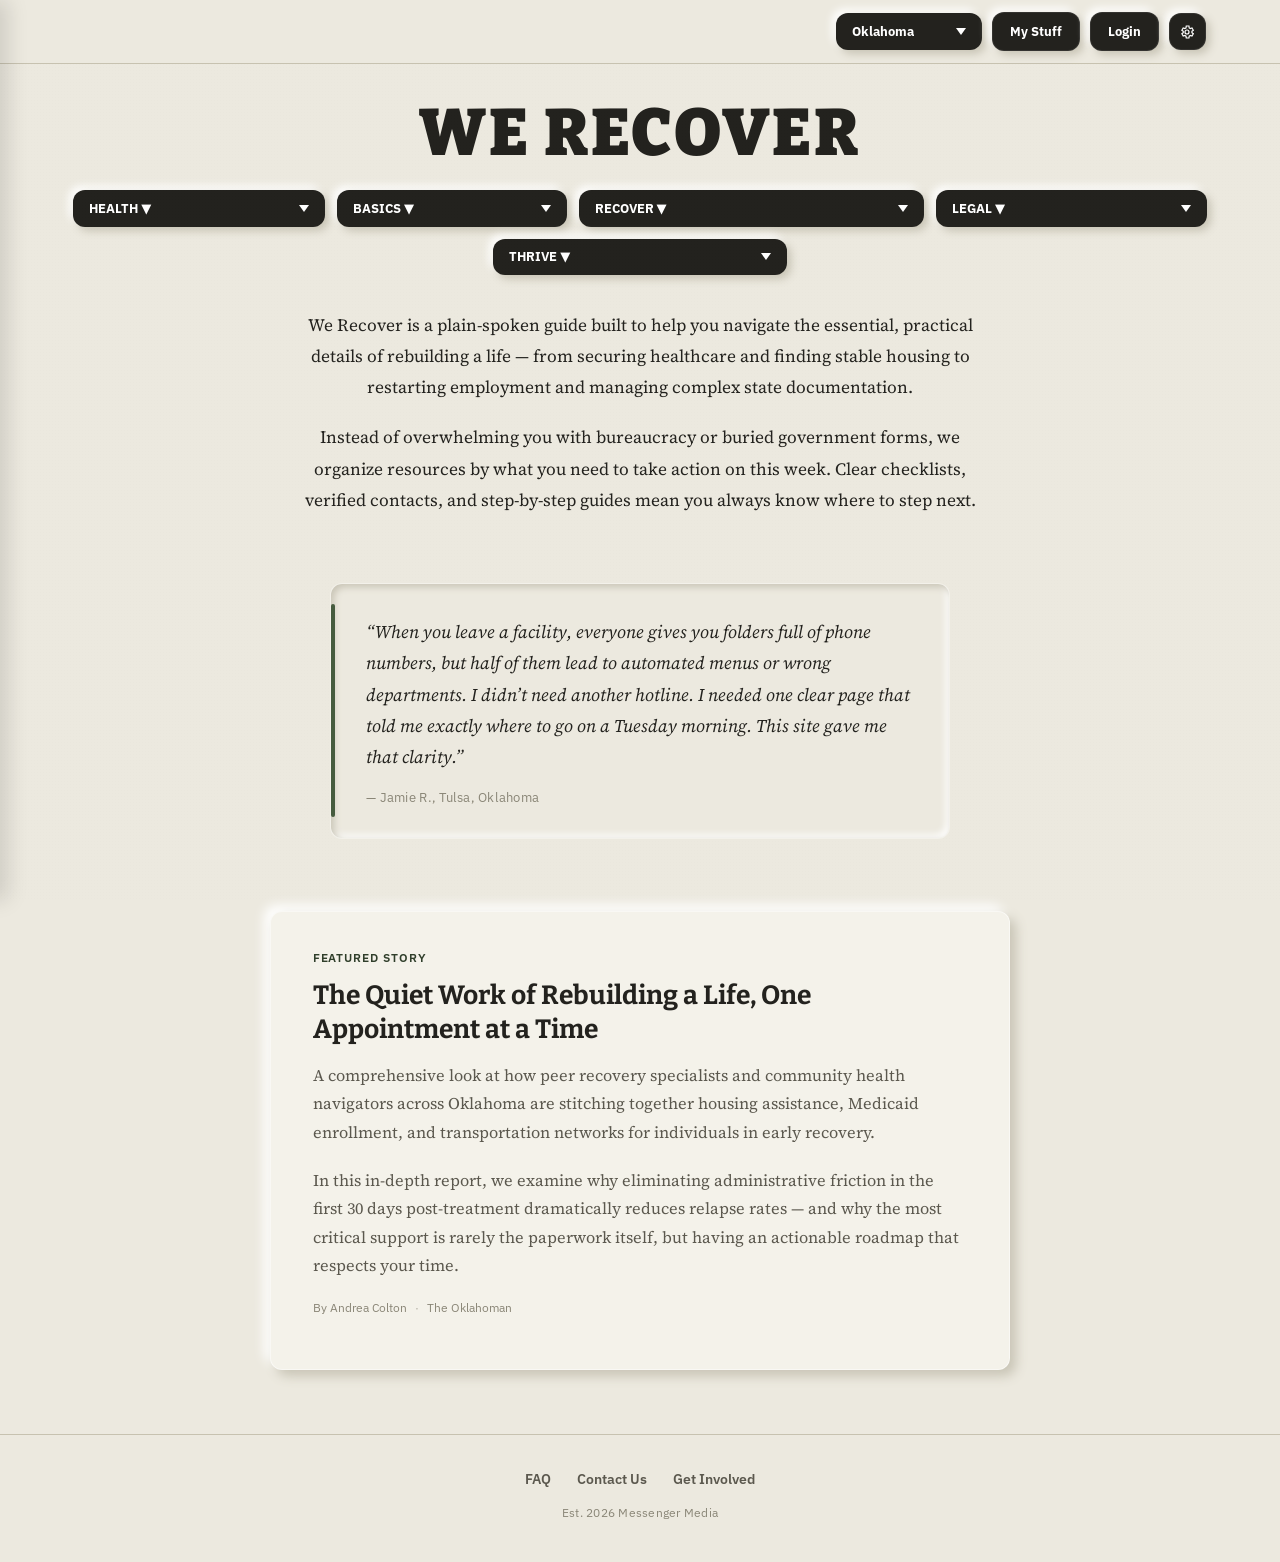
==== commit 0a3b1edd: "Restore drop-down function for category selection" ====
--- a/index.html
+++ b/index.html
@@ -8,6 +8,18 @@
 <link rel="preconnect" href="https://fonts.gstatic.com" crossorigin>
 <link href="https://fonts.googleapis.com/css2?family=Bitter:wght@500;700;900&family=Source+Serif+4:ital,wght@0,400;0,600;1,400;1,600&family=IBM+Plex+Sans:wght@400;500;600;700&display=swap" rel="stylesheet">
 <link rel="stylesheet" href="style.css">
+<style>
+.category-dropdown-bar {
+  display: flex;
+  flex-wrap: wrap;
+  justify-content: center;
+  gap: 0.75rem;
+  margin-top: 1.5rem;
+}
+.category-dropdown-bar select {
+  min-width: 140px;
+}
+</style>
 </head>
 <body>
 
@@ -19,7 +31,6 @@
     <!-- Unscrolled top bar -->
     <div class="bar-full" id="barFull">
       <select class="ink-select" id="stateSelect" aria-label="Select your state"></select>
-      <a href="treatment.html" class="neo-btn ink-btn" style="text-decoration:none;">Treatment Directory</a>
       <a href="mystuff.html" class="neo-btn ink-btn" style="text-decoration:none;">My Stuff</a>
       <a href="login.html" class="neo-btn ink-btn" style="text-decoration:none;">Login</a>
       <a href="settings.html" class="neo-btn ink-btn icon-btn" aria-label="Settings">
@@ -54,17 +65,16 @@
     </div>
   </div>
 
-  <!-- Dynamic Container for Account & Navigation -->
   <div class="bp-section" id="bpAccountNav"></div>
-
-  <!-- Dynamic Container for Categories -->
   <div class="bp-section" id="bpCategories"></div>
 </aside>
 
 <section class="hero" id="hero">
   <div class="hero-inner">
     <h1 class="masthead">WE RECOVER</h1>
-    <nav class="category-bar" id="categoryBar" aria-label="Categories"></nav>
+
+    <!-- Homepage Dropdown Category Bar populated dynamically -->
+    <nav class="category-dropdown-bar" id="heroCategoryNav" aria-label="Categories"></nav>
   </div>
 </section>
 
@@ -84,7 +94,7 @@
     <p class="article-eyebrow">Featured Story</p>
     <h2>The Quiet Work of Rebuilding a Life, One Appointment at a Time</h2>
     <p class="excerpt">A comprehensive look at how peer recovery specialists and community health navigators across Oklahoma are stitching together housing assistance, Medicaid enrollment, and transportation networks for individuals in early recovery.</p>
-    <p class="excerpt">In this in-depth report, we examine why eliminating administrative friction in the first 30 days post-treatment dramatic reduces relapse rates &mdash; and why the most critical support is rarely the paperwork itself, but having an actionable roadmap that respects your time.</p>
+    <p class="excerpt">In this in-depth report, we examine why eliminating administrative friction in the first 30 days post-treatment dramatically reduces relapse rates &mdash; and why the most critical support is rarely the paperwork itself, but having an actionable roadmap that respects your time.</p>
     <p class="article-meta">
       <span>By Andrea Colton</span>
       <span class="dot">&middot;</span>
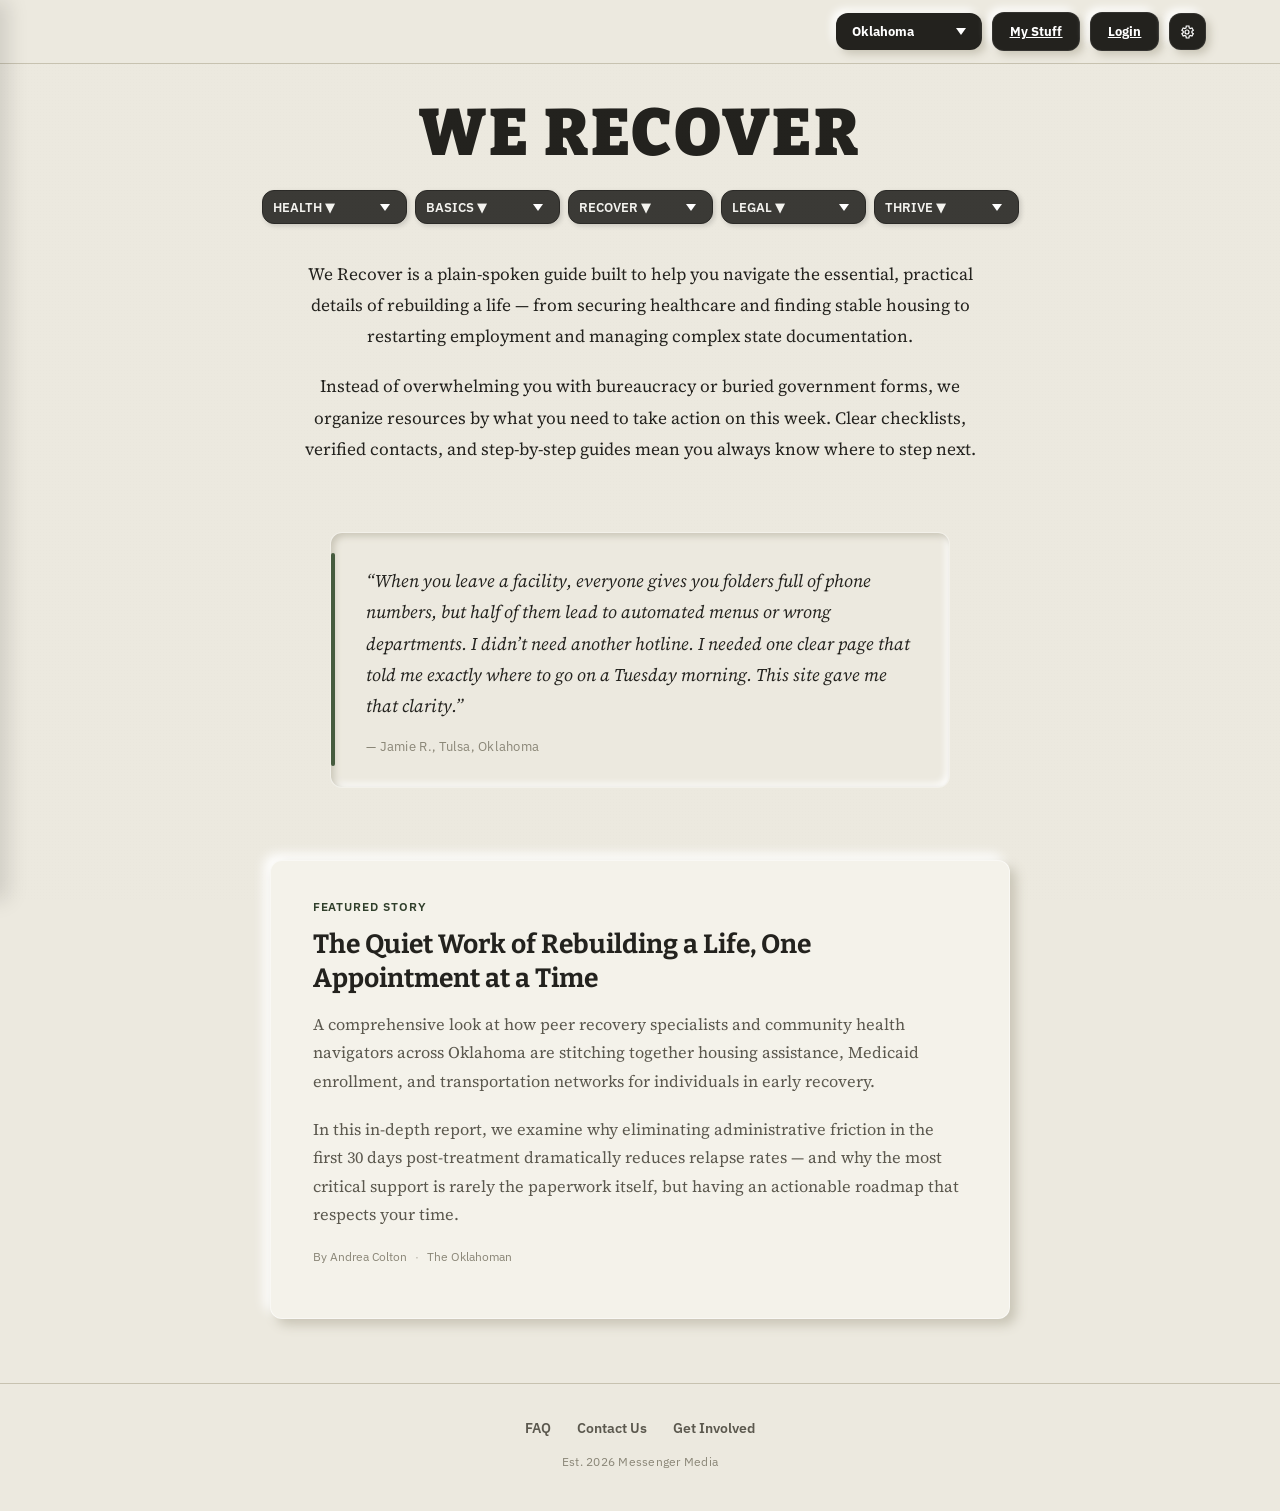
==== commit 0fffe308: "Update index.html" ====
--- a/index.html
+++ b/index.html
@@ -1,120 +1,136 @@
 <!DOCTYPE html>
 <html lang="en">
 <head>
-<meta charset="UTF-8">
-<title>We Recover</title>
-<meta name="viewport" content="width=device-width, initial-scale=1, viewport-fit=cover">
-<link rel="preconnect" href="https://fonts.googleapis.com">
-<link rel="preconnect" href="https://fonts.gstatic.com" crossorigin>
-<link href="https://fonts.googleapis.com/css2?family=Bitter:wght@500;700;900&family=Source+Serif+4:ital,wght@0,400;0,600;1,400;1,600&family=IBM+Plex+Sans:wght@400;500;600;700&display=swap" rel="stylesheet">
-<link rel="stylesheet" href="style.css">
-<style>
-.category-dropdown-bar {
-  display: flex;
-  flex-wrap: wrap;
-  justify-content: center;
-  gap: 0.75rem;
-  margin-top: 1.5rem;
-}
-.category-dropdown-bar select {
-  min-width: 140px;
-}
-</style>
+  <meta charset="UTF-8">
+  <meta name="viewport" content="width=device-width, initial-scale=1, viewport-fit=cover">
+  <title>We Recover</title>
+
+  <!-- Typography & Fonts -->
+  <link rel="preconnect" href="https://fonts.googleapis.com">
+  <link rel="preconnect" href="https://fonts.gstatic.com" crossorigin>
+  <link href="https://fonts.googleapis.com/css2?family=Bitter:wght@500;700;900&family=IBM+Plex+Sans:wght@400;500;600;700&family=Source+Serif+4:ital,wght@0,400;0,600;1,400;1,600&display=swap" rel="stylesheet">
+  
+  <!-- Main Stylesheet -->
+  <link rel="stylesheet" href="style.css">
 </head>
 <body>
 
-<div class="eink-flash" id="einkFlash"></div>
+  <!-- Visual Effects -->
+  <div class="eink-flash" id="einkFlash"></div>
 
-<header id="site-bar">
-  <div class="bar-inner">
+  <!-- ==========================================
+       HEADER & NAVIGATION BAR
+       ========================================== -->
+  <header id="site-bar">
+    <div class="bar-inner">
 
-    <!-- Unscrolled top bar -->
-    <div class="bar-full" id="barFull">
-      <select class="ink-select" id="stateSelect" aria-label="Select your state"></select>
-      <a href="mystuff.html" class="neo-btn ink-btn" style="text-decoration:none;">My Stuff</a>
-      <a href="login.html" class="neo-btn ink-btn" style="text-decoration:none;">Login</a>
-      <a href="settings.html" class="neo-btn ink-btn icon-btn" aria-label="Settings">
-        <svg class="icon-gear" viewBox="0 0 24 24" fill="none" stroke="currentColor" stroke-width="1.8">
-          <circle cx="12" cy="12" r="3"/>
-          <path d="M19.4 13a7.97 7.97 0 0 0 0-2l2.1-1.6-2-3.5-2.5 1a8.1 8.1 0 0 0-1.7-1L14.9 3h-4l-.4 2.9a8.1 8.1 0 0 0-1.7 1l-2.5-1-2 3.5L6.4 11a7.97 7.97 0 0 0 0 2l-2.1 1.6 2 3.5 2.5-1a8.1 8.1 0 0 0 1.7 1l.4 2.9h4l.4-2.9a8.1 8.1 0 0 0 1.7-1l2.5 1 2-3.5-2.1-1.6Z"/>
-        </svg>
-      </a>
+      <!-- Unscrolled Bar View (Desktop/Default) -->
+      <div class="bar-full" id="barFull">
+        <select class="ink-select" id="stateSelect" aria-label="Select your state"></select>
+        <a href="mystuff.html" class="neo-btn ink-btn nav-link">My Stuff</a>
+        <a href="login.html" class="neo-btn ink-btn nav-link">Login</a>
+        <a href="settings.html" class="neo-btn ink-btn icon-btn" aria-label="Settings">
+          <svg class="icon-gear" viewBox="0 0 24 24" fill="none" stroke="currentColor" stroke-width="1.8">
+            <circle cx="12" cy="12" r="3"/>
+            <path d="M19.4 13a7.97 7.97 0 0 0 0-2l2.1-1.6-2-3.5-2.5 1a8.1 8.1 0 0 0-1.7-1L14.9 3h-4l-.4 2.9a8.1 8.1 0 0 0-1.7 1l-2.5-1-2 3.5L6.4 11a7.97 7.97 0 0 0 0 2l-2.1 1.6 2 3.5 2.5-1a8.1 8.1 0 0 0 1.7 1l.4 2.9h4l.4-2.9a8.1 8.1 0 0 0 1.7-1l2.5 1 2-3.5-2.1-1.6Z"/>
+          </svg>
+        </a>
+      </div>
+
+      <!-- Scrolled / Mobile Compact View -->
+      <div class="bar-compact" id="barCompact">
+        <button class="burger" id="burgerBtn" aria-label="Open menu" aria-expanded="false">
+          <span></span><span></span><span></span>
+        </button>
+        <a href="index.html" class="compact-title nav-link">WE RECOVER</a>
+      </div>
+
+    </div>
+  </header>
+
+  <!-- Spacer to offset fixed header -->
+  <div id="bar-spacer"></div>
+
+  <!-- ==========================================
+       BURGER PANEL / MOBILE SIDEBAR
+       ========================================== -->
+  <div class="overlay" id="overlay"></div>
+  <aside class="burger-panel" id="burgerPanel" aria-label="Site menu">
+    <p class="bp-title"><a href="index.html" class="nav-link-inherit">WE RECOVER</a></p>
+
+    <div class="bp-section">
+      <p class="bp-label">LOCATION</p>
+      <div class="bp-select-row">
+        <select class="ink-select" id="stateSelectMobile" aria-label="Select your state"></select>
+      </div>
     </div>
 
-    <!-- Scrolled top bar: burger menu + compact title -->
-    <div class="bar-compact" id="barCompact">
-      <button class="burger" id="burgerBtn" aria-label="Open menu" aria-expanded="false">
-        <span></span><span></span><span></span>
-      </button>
-      <a href="index.html" class="compact-title" style="text-decoration:none;">WE RECOVER</a>
+    <!-- Account navigation populated by script.js -->
+    <div class="bp-section" id="bpAccountNav"></div>
+
+    <!-- Dropdown categories populated by script.js -->
+    <div class="bp-section" id="bpCategories"></div>
+  </aside>
+
+  <!-- ==========================================
+       HERO SECTION
+       ========================================== -->
+  <section class="hero" id="hero">
+    <div class="hero-inner">
+      <h1 class="masthead">WE RECOVER</h1>
+      <!-- Populated dynamically via script.js -->
+      <nav class="category-dropdown-bar" id="heroCategoryNav" aria-label="Categories"></nav>
     </div>
-
-  </div>
-</header>
-
-<div id="bar-spacer"></div>
-
-<div class="overlay" id="overlay"></div>
-<aside class="burger-panel" id="burgerPanel" aria-label="Site menu">
-  <p class="bp-title"><a href="index.html" style="text-decoration:none; color:inherit;">WE RECOVER</a></p>
-
-  <div class="bp-section">
-    <p class="bp-label">LOCATION</p>
-    <div class="bp-select-row">
-      <select class="ink-select" id="stateSelectMobile" aria-label="Select your state"></select>
-    </div>
-  </div>
-
-  <div class="bp-section" id="bpAccountNav"></div>
-  <div class="bp-section" id="bpCategories"></div>
-</aside>
-
-<section class="hero" id="hero">
-  <div class="hero-inner">
-    <h1 class="masthead">WE RECOVER</h1>
-
-    <!-- Homepage Dropdown Category Bar populated dynamically -->
-    <nav class="category-dropdown-bar" id="heroCategoryNav" aria-label="Categories"></nav>
-  </div>
-</section>
-
-<main id="mainContent">
-
-  <section class="welcome">
-    <p>We Recover is a plain-spoken guide built to help you navigate the essential, practical details of rebuilding a life &mdash; from securing healthcare and finding stable housing to restarting employment and managing complex state documentation.</p>
-    <p>Instead of overwhelming you with bureaucracy or buried government forms, we organize resources by what you need to take action on this week. Clear checklists, verified contacts, and step-by-step guides mean you always know where to step next.</p>
   </section>
 
-  <section class="testimonial neo-pressed">
-    <p>&ldquo;When you leave a facility, everyone gives you folders full of phone numbers, but half of them lead to automated menus or wrong departments. I didn&rsquo;t need another hotline. I needed one clear page that told me exactly where to go on a Tuesday morning. This site gave me that clarity.&rdquo;</p>
-    <cite>&mdash; Jamie R., Tulsa, Oklahoma</cite>
-  </section>
+  <!-- ==========================================
+       MAIN CONTENT
+       ========================================== -->
+  <main id="mainContent">
 
-  <section class="article-card neo-raised">
-    <p class="article-eyebrow">Featured Story</p>
-    <h2>The Quiet Work of Rebuilding a Life, One Appointment at a Time</h2>
-    <p class="excerpt">A comprehensive look at how peer recovery specialists and community health navigators across Oklahoma are stitching together housing assistance, Medicaid enrollment, and transportation networks for individuals in early recovery.</p>
-    <p class="excerpt">In this in-depth report, we examine why eliminating administrative friction in the first 30 days post-treatment dramatically reduces relapse rates &mdash; and why the most critical support is rarely the paperwork itself, but having an actionable roadmap that respects your time.</p>
-    <p class="article-meta">
-      <span>By Andrea Colton</span>
-      <span class="dot">&middot;</span>
-      <span>The Oklahoman</span>
-    </p>
-  </section>
+    <!-- Mission Statement -->
+    <section class="welcome">
+      <p>We Recover is a plain-spoken guide built to help you navigate the essential, practical details of rebuilding a life &mdash; from securing healthcare and finding stable housing to restarting employment and managing complex state documentation.</p>
+      <p>Instead of overwhelming you with bureaucracy or buried government forms, we organize resources by what you need to take action on this week. Clear checklists, verified contacts, and step-by-step guides mean you always know where to step next.</p>
+    </section>
 
-</main>
+    <!-- Testimonial Quote -->
+    <section class="testimonial neo-pressed">
+      <p>&ldquo;When you leave a facility, everyone gives you folders full of phone numbers, but half of them lead to automated menus or wrong departments. I didn&rsquo;t need another hotline. I needed one clear page that told me exactly where to go on a Tuesday morning. This site gave me that clarity.&rdquo;</p>
+      <cite>&mdash; Jamie R., Tulsa, Oklahoma</cite>
+    </section>
 
-<footer class="site-footer">
-  <div class="footer-inner">
-    <nav class="footer-links" aria-label="Footer Navigation">
-      <a href="faq.html">FAQ</a>
-      <a href="contact.html">Contact Us</a>
-      <a href="get-involved.html">Get Involved</a>
-    </nav>
-    <p class="footer-credit">Est. 2026 Messenger Media</p>
-  </div>
-</footer>
+    <!-- Featured Article Card -->
+    <article class="article-card neo-raised">
+      <p class="article-eyebrow">Featured Story</p>
+      <h2>The Quiet Work of Rebuilding a Life, One Appointment at a Time</h2>
+      <p class="excerpt">A comprehensive look at how peer recovery specialists and community health navigators across Oklahoma are stitching together housing assistance, Medicaid enrollment, and transportation networks for individuals in early recovery.</p>
+      <p class="excerpt">In this in-depth report, we examine why eliminating administrative friction in the first 30 days post-treatment dramatically reduces relapse rates &mdash; and why the most critical support is rarely the paperwork itself, but having an actionable roadmap that respects your time.</p>
+      <p class="article-meta">
+        <span>By Andrea Colton</span>
+        <span class="dot">&middot;</span>
+        <span>The Oklahoman</span>
+      </p>
+    </article>
 
-<script src="script.js"></script>
+  </main>
+
+  <!-- ==========================================
+       FOOTER
+       ========================================== -->
+  <footer class="site-footer">
+    <div class="footer-inner">
+      <nav class="footer-links" aria-label="Footer Navigation">
+        <a href="faq.html">FAQ</a>
+        <a href="contact.html">Contact Us</a>
+        <a href="get-involved.html">Get Involved</a>
+      </nav>
+      <p class="footer-credit">Est. 2026 Messenger Media</p>
+    </div>
+  </footer>
+
+  <script src="script.js"></script>
 </body>
-</html>+</html>
+
+<!-- testing -->
--- a/style.css
+++ b/style.css
@@ -253,6 +253,76 @@
 }
 .cat-panel button:hover{ background: var(--paper); color: var(--ink); }
 
+.category-dropdown-bar {
+  display: flex;
+  flex-wrap: wrap;
+  justify-content: center;
+  align-items: center;
+  gap: 0.5rem;
+  margin-top: 1.5rem;
+  width: 100%;
+}
+.category-dropdown-bar select {
+  background-color: #3b3a36;
+  color: #f4f3ef;
+  border: 1px solid #2b2a27;
+  width: auto;
+  min-width: 110px;
+  max-width: 145px;
+  text-overflow: ellipsis;
+  padding: 0.45rem 0.65rem;
+  font-size: 0.82rem;
+  font-weight: 600;
+  cursor: pointer;
+}
+@media (max-width: 680px) {
+  .category-dropdown-bar select {
+    max-width: 100%;
+    width: 100%;
+  }
+}
+
+/* Hero category dropdown bar styling */
+.category-dropdown-bar {
+  display: flex;
+  flex-wrap: wrap;
+  justify-content: center;
+  align-items: center;
+  gap: 0.5rem;
+  margin-top: 1.5rem;
+  width: 100%;
+}
+
+/* Selector styling: softer dark charcoal background and compact widths */
+.ink-select,
+.category-dropdown-bar select,
+.bp-select-row select {
+  background-color: #3b3a36; /* Tone between newspaper cream and solid black */
+  color: #f4f3ef;
+  border: 1px solid #2b2a27;
+  border-radius: var(--radius, 6px);
+  padding: 0.45rem 0.65rem;
+  font-size: 0.82rem;
+  font-weight: 600;
+  cursor: pointer;
+  box-shadow: 2px 2px 5px rgba(0, 0, 0, 0.15);
+}
+
+.category-dropdown-bar select {
+  width: auto;
+  min-width: 110px;
+  max-width: 145px;
+  text-overflow: ellipsis;
+}
+
+/* Stack dropdowns full-width on mobile viewports */
+@media (max-width: 680px) {
+  .category-dropdown-bar select {
+    max-width: 100%;
+    width: 100%;
+  }
+}
+
 /* ============ BURGER PANEL ============ */
 .overlay{
   position:fixed; inset:0;
@@ -413,6 +483,8 @@
   }
 }
 
+
+
 /* ============ FOOTER ============ */
 footer.site-footer{
   border-top: 1px solid var(--rule);
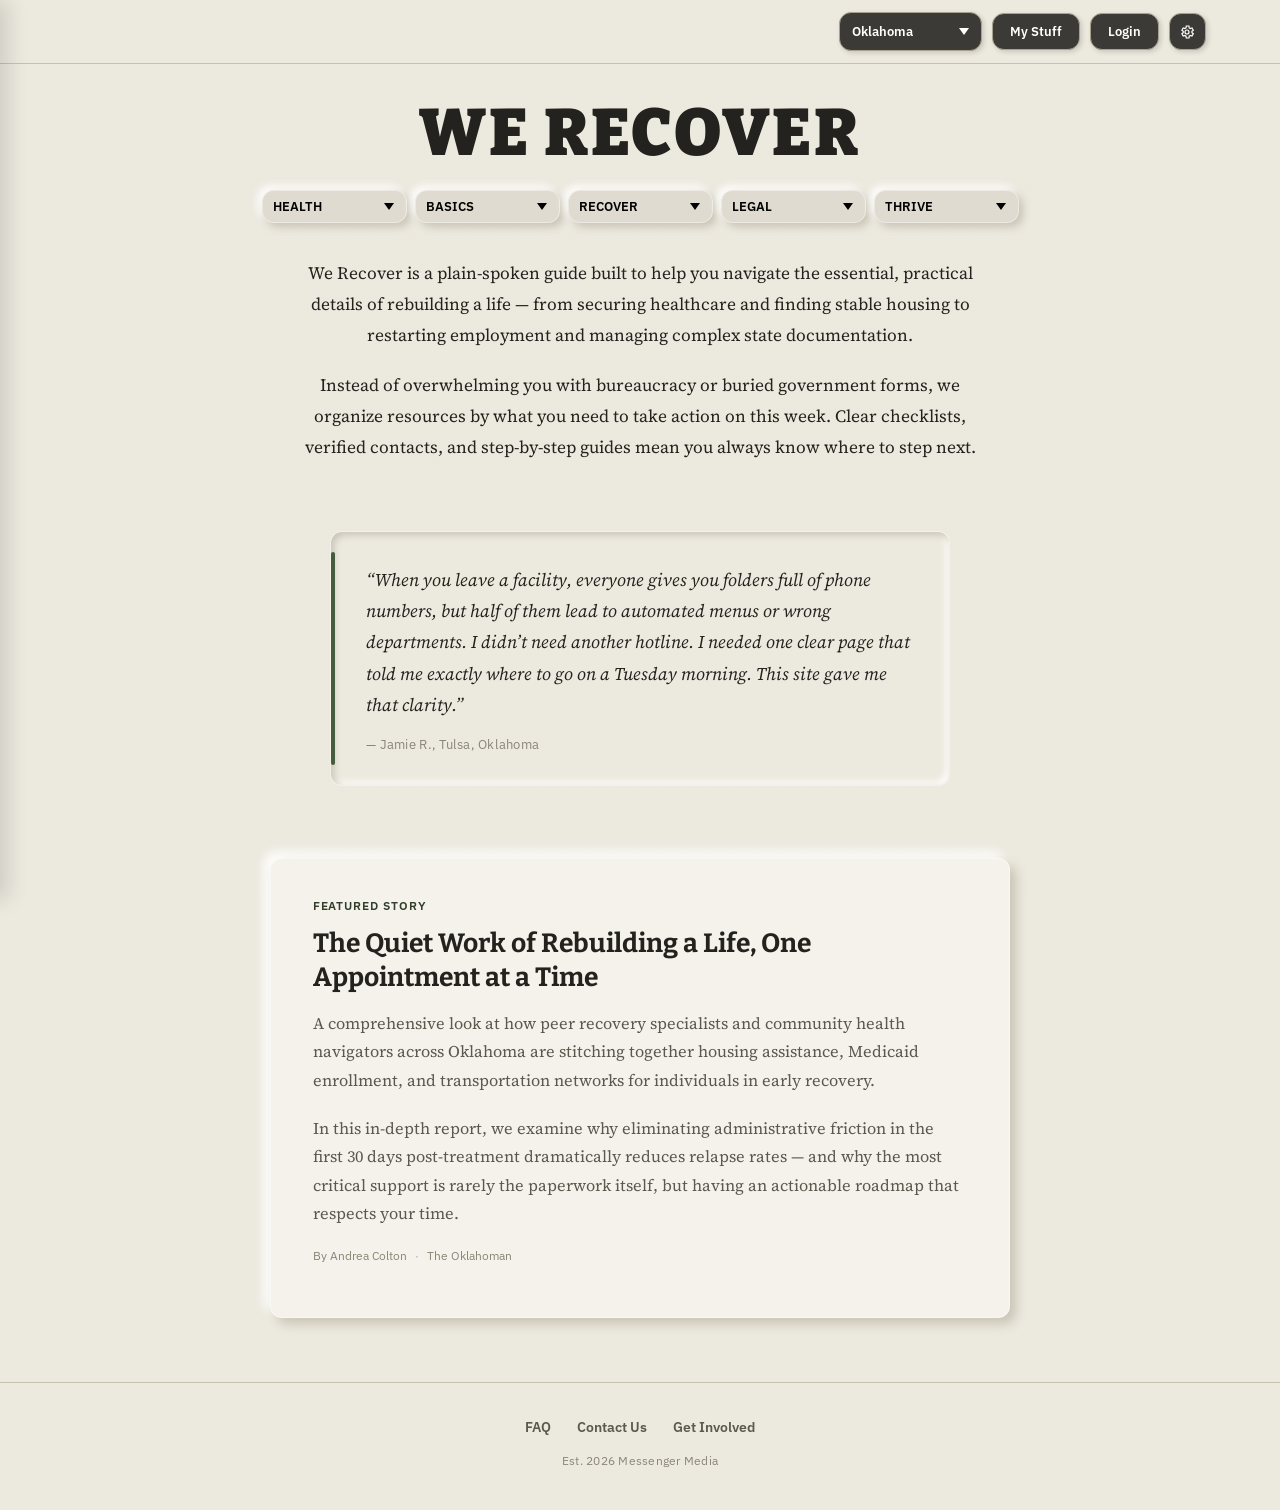
==== commit f29bf7c6: "Update index.html" ====
--- a/index.html
+++ b/index.html
@@ -132,5 +132,3 @@
   <script src="script.js"></script>
 </body>
 </html>
-
-<!-- testing -->
--- a/style.css
+++ b/style.css
@@ -1,36 +1,53 @@
-/* ============ TOKENS ============ */
-:root{
-  --paper:        #ECE9DF;
-  --paper-raised: #F4F2EA;
+/* ==========================================================================
+   1. DESIGN TOKENS & ROOT VARIABLES
+   ========================================================================== */
+:root {
+  /* Color Palette */
+  --paper:           #ECE9DF;
+  --paper-raised:    #F4F2EA;
   --paper-shadow-lo: #FFFFFF;
   --paper-shadow-hi: #C8C4B5;
-  --ink:          #23221E;
-  --ink-soft:     #5B584E;
-  --ink-faint:    #8A8677;
-  --rule:         #C7C2B0;
-  --rule-strong:  #A9A38D;
-  --accent:       #465C3F;
-  --accent-deep:  #303F2B;
-
+  --ink:             #23221E;
+  --ink-soft:        #5B584E;
+  --ink-faint:       #8A8677;
+  --rule:            #C7C2B0;
+  --rule-strong:     #A9A38D;
+  --accent:          #465C3F;
+  --accent-deep:     #303F2B;
+  --accent-active:   #25855A; /* Bright green highlight for My Stuff checked state */
+  --select-dark:     #3B3A36;
+  --select-border:   #A9A38D;
+
+  /* Typography */
   --font-display: 'Bitter', Georgia, 'Times New Roman', serif;
   --font-body:    'Source Serif 4', Georgia, serif;
   --font-ui:      'IBM Plex Sans', system-ui, -apple-system, sans-serif;
 
+  /* Layout Standards */
   --radius: 12px;
-  --bar-h: 64px;
+  --bar-h:  64px;
 
   color-scheme: light;
 }
 
-*,*::before,*::after{ box-sizing:border-box; }
-html{ scroll-padding-top: calc(env(safe-area-inset-top,0px) + var(--bar-h) + 10px); }
-body{
-  margin:0;
+/* ==========================================================================
+   2. GLOBAL RESETS & GENERAL STYLES
+   ========================================================================== */
+*, *::before, *::after {
+  box-sizing: border-box;
+}
+
+html {
+  scroll-padding-top: calc(env(safe-area-inset-top, 0px) + var(--bar-h) + 10px);
+}
+
+body {
+  margin: 0;
   background: var(--paper);
   color: var(--ink);
   font-family: var(--font-body);
   -webkit-font-smoothing: antialiased;
-  padding-bottom: env(safe-area-inset-bottom,0px);
+  padding-bottom: env(safe-area-inset-bottom, 0px);
   overflow-x: hidden;
   display: flex;
   flex-direction: column;
@@ -41,217 +58,394 @@
   overflow: hidden;
 }
 
-body::before{
-  content:"";
-  position: fixed; inset:0;
-  pointer-events:none;
+body::before {
+  content: "";
+  position: fixed;
+  inset: 0;
+  pointer-events: none;
   z-index: 0;
-  opacity: .5;
-  background-image: radial-gradient(rgba(0,0,0,.018) 1px, transparent 1px);
+  opacity: 0.5;
+  background-image: radial-gradient(rgba(0, 0, 0, 0.018) 1px, transparent 1px);
   background-size: 3px 3px;
 }
 
-a{ color: inherit; }
-button{ font-family: inherit; }
-:focus-visible{ outline: 2px solid var(--accent); outline-offset: 2px; }
-
-/* ============ NEOMORPHIC PRIMITIVES ============ */
-.neo-raised{
+a {
+  color: inherit;
+}
+
+button {
+  font-family: inherit;
+}
+
+:focus-visible {
+  outline: 2px solid var(--accent);
+  outline-offset: 2px;
+}
+
+.nav-link {
+  text-decoration: none;
+}
+
+.nav-link-inherit {
+  text-decoration: none;
+  color: inherit;
+}
+
+.nav-link-flex {
+  text-decoration: none;
+  display: flex;
+  align-items: center;
+}
+
+/* ==========================================================================
+   3. NEOMORPHIC UI COMPONENTS & BUTTONS (WITH HOVER HIGHLIGHTS)
+   ========================================================================== */
+.neo-raised {
   background: var(--paper-raised);
   border-radius: var(--radius);
   box-shadow: 6px 6px 12px var(--paper-shadow-hi), -6px -6px 12px var(--paper-shadow-lo);
-  border: 1px solid rgba(255,255,255,.5);
-}
-.neo-pressed{
+  border: 1px solid rgba(255, 255, 255, 0.5);
+}
+
+.neo-pressed {
   background: var(--paper);
   border-radius: var(--radius);
   box-shadow: inset 3px 3px 7px var(--paper-shadow-hi), inset -3px -3px 7px var(--paper-shadow-lo);
-  border: 1px solid rgba(255,255,255,.35);
-}
-
-.neo-btn{
+  border: 1px solid rgba(255, 255, 255, 0.35);
+}
+
+.neo-btn {
   font-family: var(--font-ui);
-  font-size: .82rem;
+  font-size: 0.82rem;
   font-weight: 500;
-  letter-spacing: .01em;
+  letter-spacing: 0.01em;
+  line-height: 1.2;
   color: var(--ink);
-  padding: .6rem 1.05rem;
-  border: none;
+  padding: 0.6rem 1.05rem;
+  border: 1px solid transparent;
   border-radius: var(--radius);
   cursor: pointer;
-  display:inline-flex;
-  align-items:center;
-  gap:.4rem;
-  white-space:nowrap;
+  display: inline-flex;
+  align-items: center;
+  gap: 0.4rem;
+  white-space: nowrap;
   background: var(--paper-raised);
   box-shadow: 4px 4px 9px var(--paper-shadow-hi), -4px -4px 9px var(--paper-shadow-lo);
-  transition: box-shadow .15s ease, background .15s ease;
-}
-.neo-btn:active{
+  transition: box-shadow 0.15s ease, background 0.15s ease, color 0.15s ease, border-color 0.15s ease, transform 0.1s ease;
+}
+
+/* Hover State for Standard Neomorphic Buttons */
+.neo-btn:hover {
+  background: #FFFFFF;
+  box-shadow: 5px 5px 11px var(--paper-shadow-hi), -5px -5px 11px var(--paper-shadow-lo);
+}
+
+.neo-btn:active {
   box-shadow: inset 3px 3px 7px var(--paper-shadow-hi), inset -3px -3px 7px var(--paper-shadow-lo);
 }
-.neo-btn.icon-btn{ padding:.6rem; }
-.neo-btn.small{ padding:.46rem .68rem; font-size:.76rem; }
-
-.ink-btn, select.ink-select{
-  background: var(--ink);
-  color: #fff;
-  font-weight: 700;
-  box-shadow: 4px 4px 9px var(--paper-shadow-hi), -4px -4px 9px var(--paper-shadow-lo);
-  border: 1px solid rgba(255,255,255,.08);
-}
-.ink-btn:hover, select.ink-select:hover{ background: var(--accent-deep); }
-.ink-btn:active{
-  background: var(--ink);
-  box-shadow: inset 3px 3px 7px rgba(0,0,0,.5), inset -3px -3px 7px rgba(255,255,255,.05);
-}
-
-select.neo-select, select.ink-select{
+
+.neo-btn.icon-btn {
+  padding: 0.6rem;
+}
+
+.neo-btn.small {
+  padding: 0.46rem 0.68rem;
+  font-size: 0.76rem;
+}
+
+/* Dark Ink Button Styling */
+.ink-btn {
+  background-color: var(--select-dark);
+  color: #FFFFFF;
+  font-weight: 600;
+  border: 1px solid var(--select-border);
+  border-radius: var(--radius);
+  box-shadow: 2px 2px 5px rgba(0, 0, 0, 0.15);
+  line-height: 1.2;
+}
+
+/* Hover Highlight for Dark Ink Buttons */
+.ink-btn:hover {
+  background-color: var(--accent-deep);
+  border-color: #8C8673;
+  color: #FFFFFF;
+  box-shadow: 3px 3px 8px rgba(0, 0, 0, 0.25);
+}
+
+.ink-btn:active {
+  box-shadow: inset 3px 3px 7px rgba(0, 0, 0, 0.5), inset -3px -3px 7px rgba(255, 255, 255, 0.05);
+}
+
+/* "MY STUFF ✓" Highlighted / Active Button Toggle State */
+.my-stuff-btn.active {
+  background-color: var(--accent-active) !important;
+  border-color: #2F9E66 !important;
+  color: #FFFFFF !important;
+  box-shadow: 2px 2px 6px rgba(37, 133, 90, 0.35);
+}
+
+.my-stuff-btn.active:hover {
+  background-color: #2F9E66 !important;
+  border-color: #38B074 !important;
+  box-shadow: 3px 3px 9px rgba(37, 133, 90, 0.45);
+}
+
+/* Custom Select Dropdowns Base */
+select.neo-select,
+select.ink-select {
   font-family: var(--font-ui);
-  font-size: .82rem;
-  padding: .6rem 2.1rem .6rem 1rem;
-  border: none;
+  font-size: 0.82rem;
+  padding: 0.6rem 2.1rem 0.6rem 0.75rem;
   border-radius: var(--radius);
   cursor: pointer;
-  appearance:none;
-  -webkit-appearance:none;
+  appearance: none;
+  -webkit-appearance: none;
   background-repeat: no-repeat;
-  background-position: right 1rem center;
-}
-select.ink-select{
+  background-position: right 0.75rem center;
   background-image: url("data:image/svg+xml;utf8,<svg xmlns='http://www.w3.org/2000/svg' width='10' height='7'><path d='M0 0L5 7L10 0Z' fill='%23FFFFFF'/></svg>");
-}
-
-.icon-gear{ width:16px; height:16px; display:block; }
-
-/* ============ FIXED BAR ============ */
-#bar-spacer{ height: var(--bar-h); }
-
-header#site-bar{
+  transition: background-color 0.15s ease, border-color 0.15s ease, box-shadow 0.15s ease;
+}
+
+select.ink-select {
+  background-color: var(--select-dark);
+  color: #FFFFFF;
+  font-weight: 600;
+  border: 1px solid var(--select-border);
+  box-shadow: 2px 2px 5px rgba(0, 0, 0, 0.15);
+}
+
+/* Hover Highlight for Dark Selects */
+select.ink-select:hover {
+  background-color: var(--accent-deep);
+  border-color: #8C8673;
+  box-shadow: 3px 3px 8px rgba(0, 0, 0, 0.25);
+}
+
+/* Prevent Dropdowns from Remaining Depressed on Focus */
+select.ink-select:focus,
+select.neo-select:focus,
+.category-dropdown-bar select:focus {
+  outline: none;
+  box-shadow: 0 0 0 2px var(--accent-deep);
+}
+
+select option:disabled {
+  color: var(--ink-faint) !important;
+  background-color: #2D2C29 !important;
+}
+
+.icon-gear {
+  width: 16px;
+  height: 16px;
+  display: block;
+}
+
+select option[hidden] {
+  display: none !important;
+}
+
+/* ==========================================================================
+   4. FIXED HEADER BAR
+   ========================================================================== */
+#bar-spacer {
+  height: var(--bar-h);
+}
+
+header#site-bar {
   position: fixed;
-  top: 0; left: 0; right: 0;
+  top: 0;
+  left: 0;
+  right: 0;
   z-index: 80;
   height: var(--bar-h);
   background: var(--paper);
   border-bottom: 1px solid var(--rule);
-  display:flex;
-  align-items:center;
-}
-.bar-inner{
+  display: flex;
+  align-items: center;
+}
+
+.bar-inner {
   max-width: 1180px;
-  width:100%;
+  width: 100%;
   margin: 0 auto;
   padding: 0 1.5rem;
 }
 
-.bar-full{
-  display:flex;
-  justify-content:flex-end;
-  align-items:center;
-  gap:.6rem;
-  transition: opacity .2s ease;
-}
-.bar-compact{
-  display:none;
-  align-items:center;
+.bar-full {
+  display: flex;
+  justify-content: flex-end;
+  align-items: center;
+  gap: 0.6rem;
+  transition: opacity 0.2s ease;
+}
+
+.bar-compact {
+  display: none;
+  align-items: center;
   justify-content: space-between;
   position: relative;
-  transition: opacity .2s ease;
-}
-.compact-title{
-  position:absolute; left:50%; top:50%;
-  transform: translate(-50%,-50%);
+  transition: opacity 0.2s ease;
+}
+
+.compact-title {
+  position: absolute;
+  left: 50%;
+  top: 50%;
+  transform: translate(-50%, -50%);
   font-family: var(--font-display);
   font-weight: 800;
-  letter-spacing: .05em;
+  letter-spacing: 0.05em;
   font-size: 1.1rem;
-  white-space:nowrap;
-}
-
-header#site-bar.scrolled .bar-full{ display:none; }
-header#site-bar.scrolled .bar-compact{ display:flex; }
-
-/* Minimal header state for blank.html */
-header#site-bar.minimal-bar .bar-full{ display:none !important; }
-header#site-bar.minimal-bar .bar-compact{ display:flex !important; }
-
-.burger{
-  width: 42px; height: 42px;
-  border:none;
-  display:flex; flex-direction:column; align-items:center; justify-content:center; gap:5px;
-  cursor:pointer;
+  white-space: nowrap;
+}
+
+header#site-bar.scrolled .bar-full,
+header#site-bar.minimal-bar .bar-full {
+  display: none !important;
+}
+
+header#site-bar.scrolled .bar-compact,
+header#site-bar.minimal-bar .bar-compact {
+  display: flex !important;
+}
+
+/* Burger Toggle Button with Hover */
+.burger {
+  width: 42px;
+  height: 42px;
+  border: none;
+  display: flex;
+  flex-direction: column;
+  align-items: center;
+  justify-content: center;
+  gap: 5px;
+  cursor: pointer;
   background: var(--paper-raised);
   border-radius: var(--radius);
   box-shadow: 4px 4px 9px var(--paper-shadow-hi), -4px -4px 9px var(--paper-shadow-lo);
-}
-.burger span{ width:18px; height:2px; background: var(--ink); display:block; transition: transform .2s ease, opacity .2s ease; }
-.burger.open span:nth-child(1){ transform: translateY(7px) rotate(45deg); }
-.burger.open span:nth-child(2){ opacity:0; }
-.burger.open span:nth-child(3){ transform: translateY(-7px) rotate(-45deg); }
-
-/* ============ HERO ============ */
-.hero{
-  text-align:center;
+  transition: background 0.15s ease, box-shadow 0.15s ease;
+}
+
+.burger:hover {
+  background: #FFFFFF;
+  box-shadow: 5px 5px 11px var(--paper-shadow-hi), -5px -5px 11px var(--paper-shadow-lo);
+}
+
+.burger span {
+  width: 18px;
+  height: 2px;
+  background: var(--ink);
+  display: block;
+  transition: transform 0.2s ease, opacity 0.2s ease;
+}
+
+.burger[aria-expanded="true"] span:nth-child(1) {
+  transform: translateY(7px) rotate(45deg);
+}
+
+.burger[aria-expanded="true"] span:nth-child(2) {
+  opacity: 0;
+}
+
+.burger[aria-expanded="true"] span:nth-child(3) {
+  transform: translateY(-7px) rotate(-45deg);
+}
+
+/* ==========================================================================
+   5. BURGER PANEL / MOBILE SIDEBAR
+   ========================================================================== */
+.overlay {
+  position: fixed;
+  inset: 0;
+  background: rgba(35, 34, 30, 0.25);
+  z-index: 120;
+  opacity: 0;
+  pointer-events: none;
+  transition: opacity 0.25s ease;
+}
+
+.overlay.open {
+  opacity: 1;
+  pointer-events: auto;
+}
+
+.burger-panel {
+  position: fixed;
+  top: 0;
+  left: 0;
+  bottom: 0;
+  width: min(320px, 85vw);
+  background: var(--paper);
+  z-index: 130;
+  transform: translateX(-100%);
+  transition: transform 0.28s ease;
+  padding: calc(env(safe-area-inset-top, 0px) + 1.4rem) 1.3rem 1.4rem;
+  overflow-y: auto;
+  box-shadow: 8px 0 20px rgba(0, 0, 0, 0.12);
+}
+
+.burger-panel.open {
+  transform: translateX(0);
+}
+
+.bp-title {
+  font-family: var(--font-display);
+  font-weight: 800;
+  font-size: 1.1rem;
+  letter-spacing: 0.04em;
+  margin: 0 0 1.2rem;
+}
+
+.bp-section {
+  margin-bottom: 1.6rem;
+}
+
+.bp-label {
+  font-family: var(--font-ui);
+  font-size: 0.68rem;
+  font-weight: 600;
+  letter-spacing: 0.08em;
+  color: var(--ink-faint);
+  margin: 0 0 0.6rem;
+}
+
+.bp-select-row select,
+.bp-select-row-item select {
+  width: 100%;
+}
+
+.bp-select-row-item {
+  margin-bottom: 0.6rem;
+}
+
+.bp-btn {
+  width: 100%;
+  justify-content: space-between;
+  margin-bottom: 0.6rem;
+}
+
+/* ==========================================================================
+   6. HERO SECTION & CATEGORY DROPDOWNS
+   ========================================================================== */
+.hero {
+  text-align: center;
   padding: 1.8rem 1.5rem 0;
-  transition: opacity .25s ease, transform .25s ease;
-}
-.hero-inner{ max-width: 1180px; margin: 0 auto; }
-h1.masthead{
+  transition: opacity 0.25s ease, transform 0.25s ease;
+}
+
+.hero-inner {
+  max-width: 1180px;
+  margin: 0 auto;
+}
+
+h1.masthead {
   font-family: var(--font-display);
   font-weight: 900;
-  letter-spacing: .04em;
+  letter-spacing: 0.04em;
   font-size: clamp(2.2rem, 6vw, 4.1rem);
   line-height: 1;
-  margin: .5rem 0;
-}
-nav.category-bar{
-  display:flex;
-  justify-content:center;
-  gap:.5rem;
-  flex-wrap: wrap;
-  padding: 1rem 0 1.6rem;
-}
-.cat-item{ position:relative; }
-.cat-btn{
-  font-family: var(--font-ui);
-  font-weight: 600;
-  font-size: .78rem;
-  letter-spacing: .06em;
-  color: var(--ink);
-  background: var(--paper-raised);
-  border:none;
-  border-radius: 999px;
-  padding: .58rem 1.15rem;
-  display:inline-flex;
-  align-items:center;
-  gap:.45rem;
-  cursor:pointer;
-  box-shadow: 4px 4px 9px var(--paper-shadow-hi), -4px -4px 9px var(--paper-shadow-lo);
-}
-.cat-btn[aria-expanded="true"]{
-  box-shadow: inset 2px 2px 5px var(--paper-shadow-hi), inset -2px -2px 5px var(--paper-shadow-lo);
-  color: var(--accent-deep);
-}
-.cat-chevron{ width:8px; height:6px; transition: transform .15s ease; }
-.cat-btn[aria-expanded="true"] .cat-chevron{ transform: rotate(180deg); }
-.cat-panel{
-  position:absolute;
-  top: calc(100% + 10px);
-  left:50%;
-  transform: translateX(-50%);
-  min-width: 190px;
-  padding: .55rem;
-  display:none;
-  z-index: 5;
-}
-.cat-panel.open{ display:block; }
-.cat-panel button{
-  display:block; width:100%; text-align:left;
-  background:none; border:none;
-  font-family: var(--font-ui); font-size: .85rem; color: var(--ink-soft);
-  padding: .55rem .6rem; border-radius: 8px; cursor:pointer;
-}
-.cat-panel button:hover{ background: var(--paper); color: var(--ink); }
+  margin: 0.5rem 0;
+}
 
 .category-dropdown-bar {
   display: flex;
@@ -262,158 +456,214 @@
   margin-top: 1.5rem;
   width: 100%;
 }
-.category-dropdown-bar select {
-  background-color: #3b3a36;
-  color: #f4f3ef;
-  border: 1px solid #2b2a27;
+
+.category-dropdown-bar select,
+.category-dropdown-bar select.neo-select {
+  background-color: #DFDBD0 !important;
+  color: #000000 !important;
+  font-family: var(--font-ui);
+  font-weight: 600;
+  font-size: 0.82rem;
+  line-height: 1.2;
+  border: 1px solid rgba(255, 255, 255, 0.4);
+  border-radius: var(--radius);
+  box-shadow: 4px 4px 8px var(--paper-shadow-hi), -4px -4px 8px #FFFFFF;
+  appearance: none;
+  -webkit-appearance: none;
+  background-repeat: no-repeat;
+  background-position: right 0.75rem center;
+  background-image: url("data:image/svg+xml;utf8,<svg xmlns='http://www.w3.org/2000/svg' width='10' height='7'><path d='M0 0L5 7L10 0Z' fill='%23000000'/></svg>") !important;
+  padding: 0.45rem 2.1rem 0.45rem 0.65rem;
   width: auto;
   min-width: 110px;
   max-width: 145px;
   text-overflow: ellipsis;
-  padding: 0.45rem 0.65rem;
+  cursor: pointer;
+  transition: background-color 0.15s ease, box-shadow 0.15s ease, border-color 0.15s ease;
+}
+
+.category-dropdown-bar select option {
+  background-color: #DFDBD0;
+  color: #000000;
+}
+
+/* Clear Hover Highlight for Home Category Selects */
+.category-dropdown-bar select:hover {
+  background-color: #ECE8DC !important;
+  box-shadow: 5px 5px 10px var(--paper-shadow-hi), -5px -5px 10px #FFFFFF;
+  border-color: #B5B09E;
+}
+
+.category-dropdown-bar select:active {
+  box-shadow: inset 2px 2px 5px var(--paper-shadow-hi), inset -2px -2px 5px #FFFFFF;
+}
+
+body.nav-collapsed .hero {
+  opacity: 0;
+  pointer-events: none;
+  transform: translateY(-8px);
+}
+
+/* ==========================================================================
+   7. MAIN CONTENT & SECTIONS
+   ========================================================================== */
+main {
+  position: relative;
+  z-index: 1;
+  max-width: 1180px;
+  margin: 0 auto;
+  padding: 2.2rem 1.5rem 4rem;
+  flex: 1;
+  width: 100%;
+}
+
+.welcome {
+  max-width: 680px;
+  margin: 0 auto 4.2rem;
+  text-align: center;
+}
+
+.welcome p {
+  font-size: 1.08rem;
+  line-height: 1.8;
+  color: var(--ink);
+  margin: 0 0 1.2rem;
+}
+
+.welcome p:last-child {
+  margin-bottom: 0;
+}
+
+.testimonial {
+  max-width: 620px;
+  margin: 0 auto 4.5rem;
+  padding: 2rem 2.2rem;
+  position: relative;
+}
+
+.testimonial::before {
+  content: "";
+  position: absolute;
+  left: 0;
+  top: 8%;
+  bottom: 8%;
+  width: 4px;
+  background: var(--accent);
+  border-radius: 2px;
+}
+
+.testimonial p {
+  font-style: italic;
+  font-size: 1.12rem;
+  line-height: 1.75;
+  margin: 0 0 1rem;
+  color: var(--ink);
+}
+
+.testimonial cite {
+  font-style: normal;
+  font-family: var(--font-ui);
   font-size: 0.82rem;
+  color: var(--ink-faint);
+  letter-spacing: 0.02em;
+  display: block;
+}
+
+.article-card {
+  max-width: 740px;
+  margin: 0 auto;
+  padding: 2.4rem 2.6rem 2.6rem;
+}
+
+.article-eyebrow {
+  font-family: var(--font-ui);
+  font-size: 0.72rem;
   font-weight: 600;
-  cursor: pointer;
-}
-@media (max-width: 680px) {
-  .category-dropdown-bar select {
-    max-width: 100%;
-    width: 100%;
-  }
-}
-
-/* Hero category dropdown bar styling */
-.category-dropdown-bar {
-  display: flex;
+  letter-spacing: 0.08em;
+  color: var(--accent-deep);
+  margin: 0 0 0.8rem;
+  text-transform: uppercase;
+}
+
+.article-card h2 {
+  font-family: var(--font-display);
+  font-weight: 700;
+  font-size: 1.65rem;
+  line-height: 1.3;
+  margin: 0 0 0.9rem;
+}
+
+.article-card p.excerpt {
+  font-size: 1.02rem;
+  line-height: 1.75;
+  color: var(--ink-soft);
+  margin: 0 0 1.2rem;
+}
+
+.article-meta {
+  font-family: var(--font-ui);
+  font-size: 0.78rem;
+  color: var(--ink-faint);
+  display: flex;
+  gap: 0.5rem;
   flex-wrap: wrap;
-  justify-content: center;
-  align-items: center;
-  gap: 0.5rem;
-  margin-top: 1.5rem;
-  width: 100%;
-}
-
-/* Selector styling: softer dark charcoal background and compact widths */
-.ink-select,
-.category-dropdown-bar select,
-.bp-select-row select {
-  background-color: #3b3a36; /* Tone between newspaper cream and solid black */
-  color: #f4f3ef;
-  border: 1px solid #2b2a27;
-  border-radius: var(--radius, 6px);
-  padding: 0.45rem 0.65rem;
-  font-size: 0.82rem;
-  font-weight: 600;
-  cursor: pointer;
-  box-shadow: 2px 2px 5px rgba(0, 0, 0, 0.15);
-}
-
-.category-dropdown-bar select {
-  width: auto;
-  min-width: 110px;
-  max-width: 145px;
-  text-overflow: ellipsis;
-}
-
-/* Stack dropdowns full-width on mobile viewports */
-@media (max-width: 680px) {
-  .category-dropdown-bar select {
-    max-width: 100%;
-    width: 100%;
-  }
-}
-
-/* ============ BURGER PANEL ============ */
-.overlay{
-  position:fixed; inset:0;
-  background: rgba(35,34,30,.25);
-  z-index: 120;
-  opacity:0; pointer-events:none;
-  transition: opacity .25s ease;
-}
-.overlay.open{ opacity:1; pointer-events:auto; }
-
-.burger-panel{
-  position:fixed; top:0; left:0; bottom:0;
-  width: min(320px, 85vw);
-  background: var(--paper);
-  z-index: 130;
-  transform: translateX(-100%);
-  transition: transform .28s ease;
-  padding: calc(env(safe-area-inset-top,0px) + 1.4rem) 1.3rem 1.4rem;
-  overflow-y:auto;
-  box-shadow: 8px 0 20px rgba(0,0,0,.12);
-}
-.burger-panel.open{ transform: translateX(0); }
-.bp-title{ font-family: var(--font-display); font-weight: 800; font-size: 1.1rem; letter-spacing: .04em; margin: 0 0 1.2rem; }
-.bp-section{ margin-bottom: 1.6rem; }
-.bp-label{ font-family: var(--font-ui); font-size:.68rem; font-weight:600; letter-spacing:.08em; color: var(--ink-faint); margin: 0 0 .6rem; }
-.bp-select-row select{ width:100%; }
-.bp-btn{ width:100%; justify-content: space-between; margin-bottom:.6rem; }
-.bp-cat{ margin-bottom: .4rem; }
-.bp-cat > button{
-  width:100%; display:flex; justify-content:space-between; align-items:center;
-  background:none; border:none;
-  font-family: var(--font-ui); font-weight:600; font-size:.85rem; letter-spacing:.05em; color: var(--ink);
-  padding: .65rem .2rem; cursor:pointer; border-bottom: 1px solid var(--rule);
-}
-.bp-sub{ max-height:0; overflow:hidden; transition: max-height .22s ease; }
-.bp-cat.open .bp-sub{ max-height: 220px; }
-.bp-sub button{
-  display:block; width:100%; text-align:left; background:none; border:none;
-  font-family: var(--font-ui); font-size:.82rem; color: var(--ink-soft);
-  padding: .5rem .3rem .5rem .6rem; cursor:pointer;
-}
-.bp-sub button:hover{ color: var(--accent-deep); }
-
-/* ============ MAIN CONTENT & EXPANDED SPACING ============ */
-main{ position:relative; z-index:1; max-width: 1180px; margin: 0 auto; padding: 2.2rem 1.5rem 4rem; flex: 1; width: 100%; }
-
-.welcome{ max-width: 680px; margin: 0 auto 4.2rem; text-align:center; }
-.welcome p{ font-size: 1.08rem; line-height: 1.8; color: var(--ink); margin:0 0 1.2rem; }
-.welcome p:last-child{ margin-bottom:0; }
-
-.testimonial{ max-width: 620px; margin: 0 auto 4.5rem; padding: 2rem 2.2rem; position:relative; }
-.testimonial::before{ content:""; position:absolute; left:0; top:8%; bottom:8%; width:4px; background: var(--accent); border-radius:2px; }
-.testimonial p{ font-style: italic; font-size: 1.12rem; line-height:1.75; margin:0 0 1rem; color: var(--ink); }
-.testimonial cite{ font-style:normal; font-family: var(--font-ui); font-size:.82rem; color: var(--ink-faint); letter-spacing:.02em; display:block; }
-
-.article-card{ max-width: 740px; margin: 0 auto; padding: 2.4rem 2.6rem 2.6rem; }
-.article-eyebrow{ font-family: var(--font-ui); font-size:.72rem; font-weight:600; letter-spacing:.08em; color: var(--accent-deep); margin:0 0 .8rem; text-transform:uppercase; }
-.article-card h2{ font-family: var(--font-display); font-weight:700; font-size: 1.65rem; line-height:1.3; margin: 0 0 .9rem; }
-.article-card p.excerpt{ font-size: 1.02rem; line-height:1.75; color: var(--ink-soft); margin: 0 0 1.2rem; }
-.article-meta{ font-family: var(--font-ui); font-size:.78rem; color: var(--ink-faint); display:flex; gap:.5rem; flex-wrap:wrap; }
-.article-meta .dot{ opacity:.6; }
-
-/* ============ BLANK PAGE ============ */
-.blank-page{ position:relative; z-index:1; max-width: 640px; margin: 3rem auto 4rem; padding: 2.4rem 2rem; text-align:center; }
-.blank-page h2{ font-family: var(--font-display); font-weight:800; font-size: 1.8rem; margin: 0 0 .6rem; }
-.blank-page p{ color: var(--ink-soft); margin: 0 0 1.8rem; }
-
-/* ============ TREATMENT DIRECTORY ============ */
+}
+
+.article-meta .dot {
+  opacity: 0.6;
+}
+
+.blank-page {
+  position: relative;
+  z-index: 1;
+  max-width: 640px;
+  margin: 3rem auto 4rem;
+  padding: 2.4rem 2rem;
+  text-align: center;
+}
+
+.blank-page h2 {
+  font-family: var(--font-display);
+  font-weight: 800;
+  font-size: 1.8rem;
+  margin: 0 0 0.6rem;
+}
+
+.blank-page p {
+  color: var(--ink-soft);
+  margin: 0 0 1.8rem;
+}
+
+/* ==========================================================================
+   8. TREATMENT DIRECTORY COMPONENTS
+   ========================================================================== */
 .directory-section {
   margin-bottom: 2.5rem;
   text-align: left;
 }
+
 .directory-section h3 {
   font-family: var(--font-display, serif);
   font-size: 1.35rem;
   margin-bottom: 1rem;
-  border-bottom: 2px solid var(--rule, #ccc);
+  border-bottom: 2px solid var(--rule, #CCC);
   padding-bottom: 0.4rem;
 }
+
 .facility-list {
   display: flex;
   flex-direction: column;
   gap: 0.8rem;
 }
+
 .facility-card {
   border-radius: var(--radius, 8px);
-  background: var(--paper-raised, #f4f3ef);
-  box-shadow: 3px 3px 7px var(--paper-shadow-hi, rgba(0,0,0,0.08)), -3px -3px 7px var(--paper-shadow-lo, rgba(255,255,255,0.7));
+  background: var(--paper-raised, #F4F3EF);
+  box-shadow: 3px 3px 7px var(--paper-shadow-hi, rgba(0, 0, 0, 0.08)), -3px -3px 7px var(--paper-shadow-lo, rgba(255, 255, 255, 0.7));
   overflow: hidden;
   transition: all 0.2s ease;
 }
+
 .facility-header {
   padding: 0.9rem 1.2rem;
   display: grid;
@@ -423,44 +673,56 @@
   cursor: pointer;
   user-select: none;
 }
+
 .facility-header:hover {
-  background: rgba(0, 0, 0, 0.02);
-}
+  background: rgba(0, 0, 0, 0.03);
+}
+
 .facility-name {
   font-weight: 700;
   font-family: var(--font-ui, sans-serif);
 }
-.facility-city, .facility-specialty, .facility-rating {
+
+.facility-city,
+.facility-specialty,
+.facility-rating {
   font-size: 0.88rem;
   color: var(--ink-faint, #555);
 }
+
 .facility-rating {
   font-weight: 600;
-  color: #d97706;
-}
+  color: #D97706;
+}
+
 .accordion-icon {
   font-size: 0.8rem;
   transition: transform 0.2s ease;
 }
+
 .facility-card.open .accordion-icon {
   transform: rotate(180deg);
 }
+
 .facility-body {
   display: none;
   padding: 1.2rem;
-  border-top: 1px dashed var(--rule, #ccc);
-  background: var(--paper, #faf9f5);
+  border-top: 1px dashed var(--rule, #CCC);
+  background: var(--paper, #FAF9F5);
   font-size: 0.92rem;
 }
+
 .facility-card.open .facility-body {
   display: block;
 }
+
 .facility-details-grid {
   display: grid;
   grid-template-columns: repeat(auto-fit, minmax(200px, 1fr));
   gap: 0.8rem 1.5rem;
   margin-bottom: 1.2rem;
 }
+
 .detail-item strong {
   display: block;
   font-size: 0.75rem;
@@ -469,24 +731,19 @@
   color: var(--ink-faint, #666);
   margin-bottom: 0.2rem;
 }
+
 .more-btn-wrapper {
-  text-align: right;
+  display: flex;
+  justify-content: flex-end;
+  align-items: center;
+  gap: 0.5rem;
   margin-top: 0.5rem;
 }
-@media (max-width: 680px) {
-  .facility-header {
-    grid-template-columns: 1fr 1fr auto;
-    row-gap: 0.4rem;
-  }
-  .facility-specialty {
-    grid-column: span 2;
-  }
-}
-
-
-
-/* ============ FOOTER ============ */
-footer.site-footer{
+
+/* ==========================================================================
+   9. FOOTER
+   ========================================================================== */
+footer.site-footer {
   border-top: 1px solid var(--rule);
   background: var(--paper);
   padding: 2.2rem 1.5rem 2.6rem;
@@ -496,7 +753,8 @@
   z-index: 10;
   margin-top: auto;
 }
-.footer-inner{
+
+.footer-inner {
   max-width: 1180px;
   margin: 0 auto;
   display: flex;
@@ -504,56 +762,94 @@
   align-items: center;
   gap: 1rem;
 }
-.footer-links{
+
+.footer-links {
   display: flex;
   gap: 1.6rem;
   flex-wrap: wrap;
   justify-content: center;
 }
-.footer-links a{
-  font-size: .85rem;
+
+.footer-links a {
+  font-size: 0.85rem;
   font-weight: 600;
   color: var(--ink-soft);
   text-decoration: none;
-  transition: color .15s ease;
-}
-.footer-links a:hover{
+  transition: color 0.15s ease;
+}
+
+.footer-links a:hover {
   color: var(--accent-deep);
 }
-.footer-credit{
+
+.footer-credit {
   margin: 0;
-  font-size: .78rem;
+  font-size: 0.78rem;
   color: var(--ink-faint);
-  letter-spacing: .02em;
-}
-
-/* ============ E-INK FLASH ============ */
-.eink-flash{ position:fixed; inset:0; background: var(--ink); z-index: 200; opacity:0; pointer-events:none; }
-.eink-flash.flashing{ animation: einkflash .38s ease; }
-@keyframes einkflash{ 0%{ opacity:0; } 35%{ opacity:.85; } 100%{ opacity:0; } }
-
-@media (prefers-reduced-motion: reduce){
-  *{ transition-duration:.001ms !important; animation-duration:.001ms !important; }
-}
-
-body.nav-collapsed .hero{
+  letter-spacing: 0.02em;
+}
+
+/* ==========================================================================
+   10. E-INK FLASH & ANIMATION UTILITIES
+   ========================================================================== */
+.eink-flash {
+  position: fixed;
+  inset: 0;
+  background: var(--ink);
+  z-index: 200;
   opacity: 0;
   pointer-events: none;
-  transform: translateY(-8px);
-}
-
-@media (max-width: 640px){
-  .bar-full{
+}
+
+.eink-flash.flashing {
+  animation: einkflash 0.38s ease;
+}
+
+@keyframes einkflash {
+  0%   { opacity: 0; }
+  35%  { opacity: 0.85; }
+  100% { opacity: 0; }
+}
+
+@media (prefers-reduced-motion: reduce) {
+  * {
+    transition-duration: 0.001ms !important;
+    animation-duration: 0.001ms !important;
+  }
+}
+
+/* ==========================================================================
+   11. MEDIA QUERIES & RESPONSIVE BREAKPOINTS
+   ========================================================================== */
+@media (max-width: 680px) {
+  .category-dropdown-bar select {
+    max-width: 100%;
+    width: 100%;
+  }
+
+  .facility-header {
+    grid-template-columns: 1fr 1fr auto;
+    row-gap: 0.4rem;
+  }
+
+  .facility-specialty {
+    grid-column: span 2;
+  }
+}
+
+@media (max-width: 640px) {
+  .bar-full {
     justify-content: center;
-    gap: .4rem;
+    gap: 0.4rem;
   }
-  .bar-full select.ink-select{
-    padding-left: .6rem;
-    padding-right: 1.6rem;
-    font-size: .75rem;
+
+  .bar-full select.ink-select {
+    padding: 0.48rem 1.6rem 0.48rem 0.6rem;
+    font-size: 0.75rem;
   }
-  .bar-full .neo-btn{
-    padding: .48rem .65rem;
-    font-size: .75rem;
+
+  .bar-full .neo-btn {
+    padding: 0.48rem 0.65rem;
+    font-size: 0.75rem;
   }
-}+}
